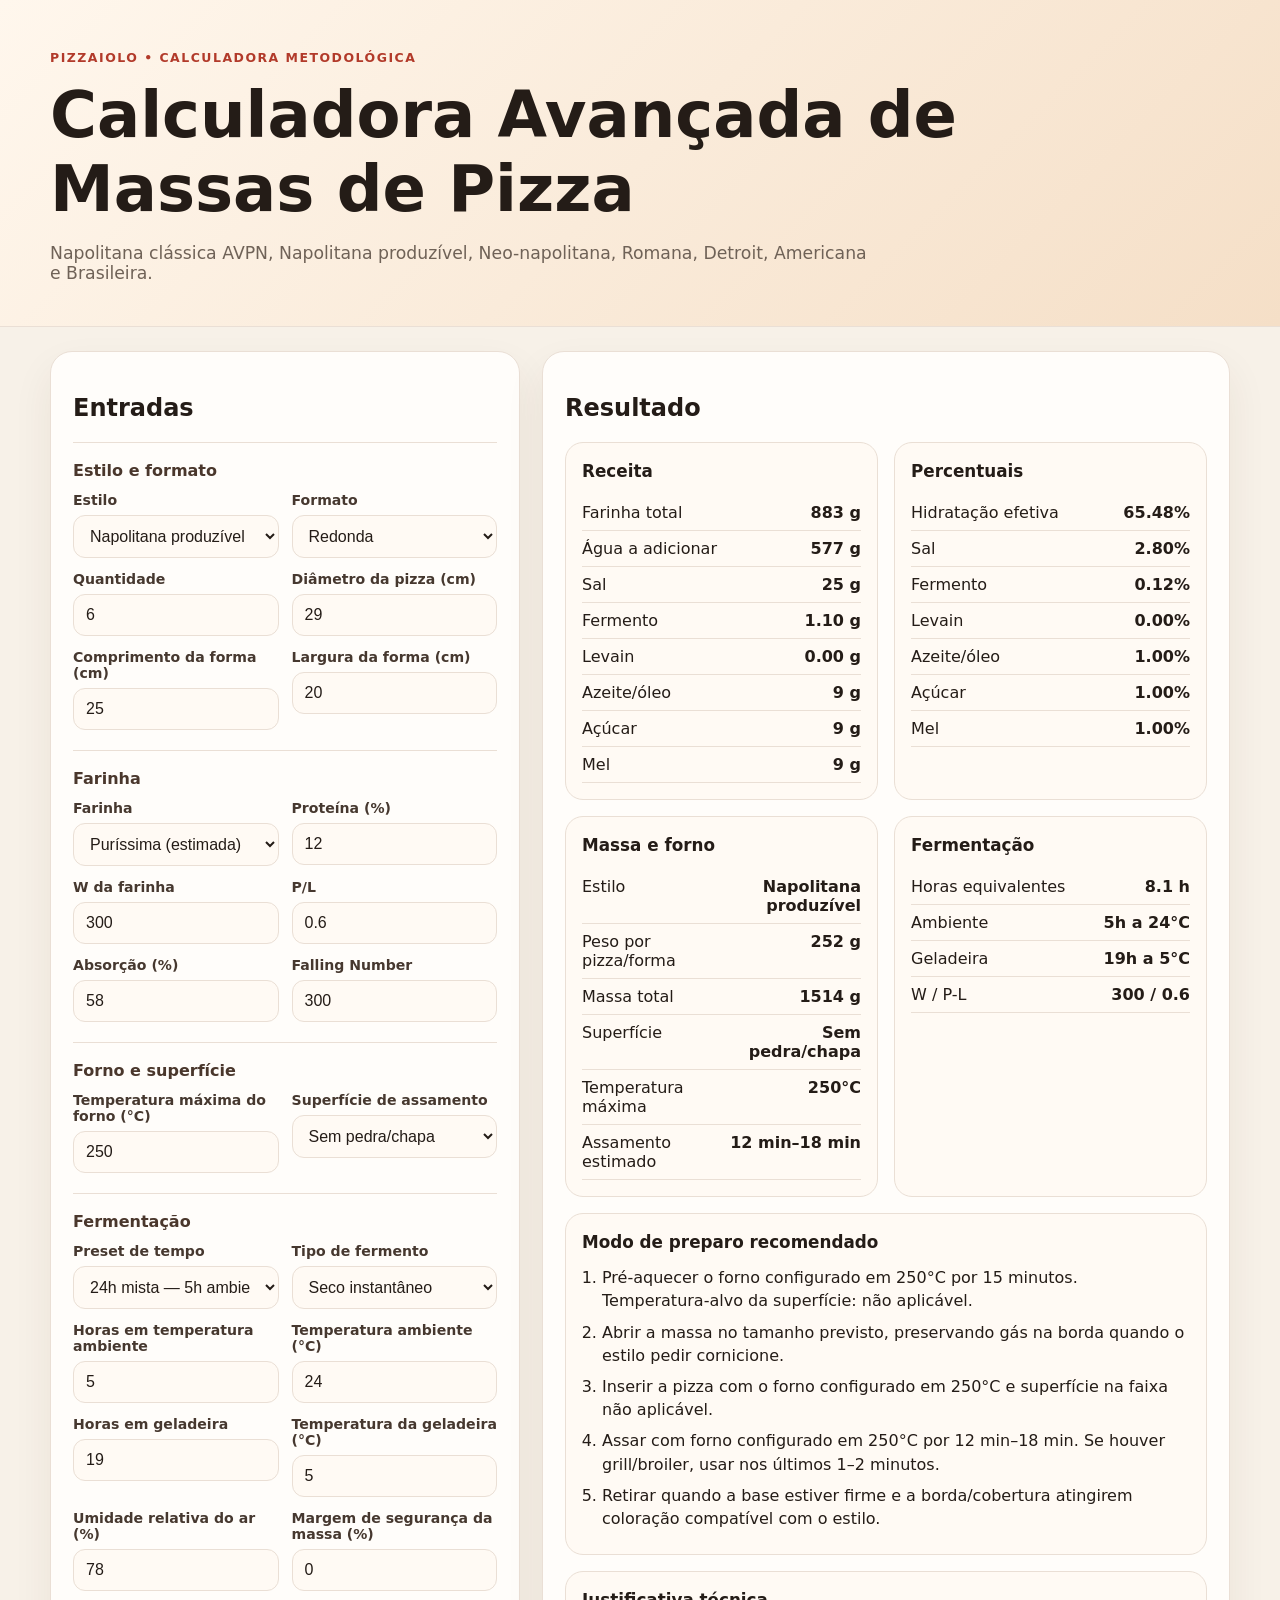
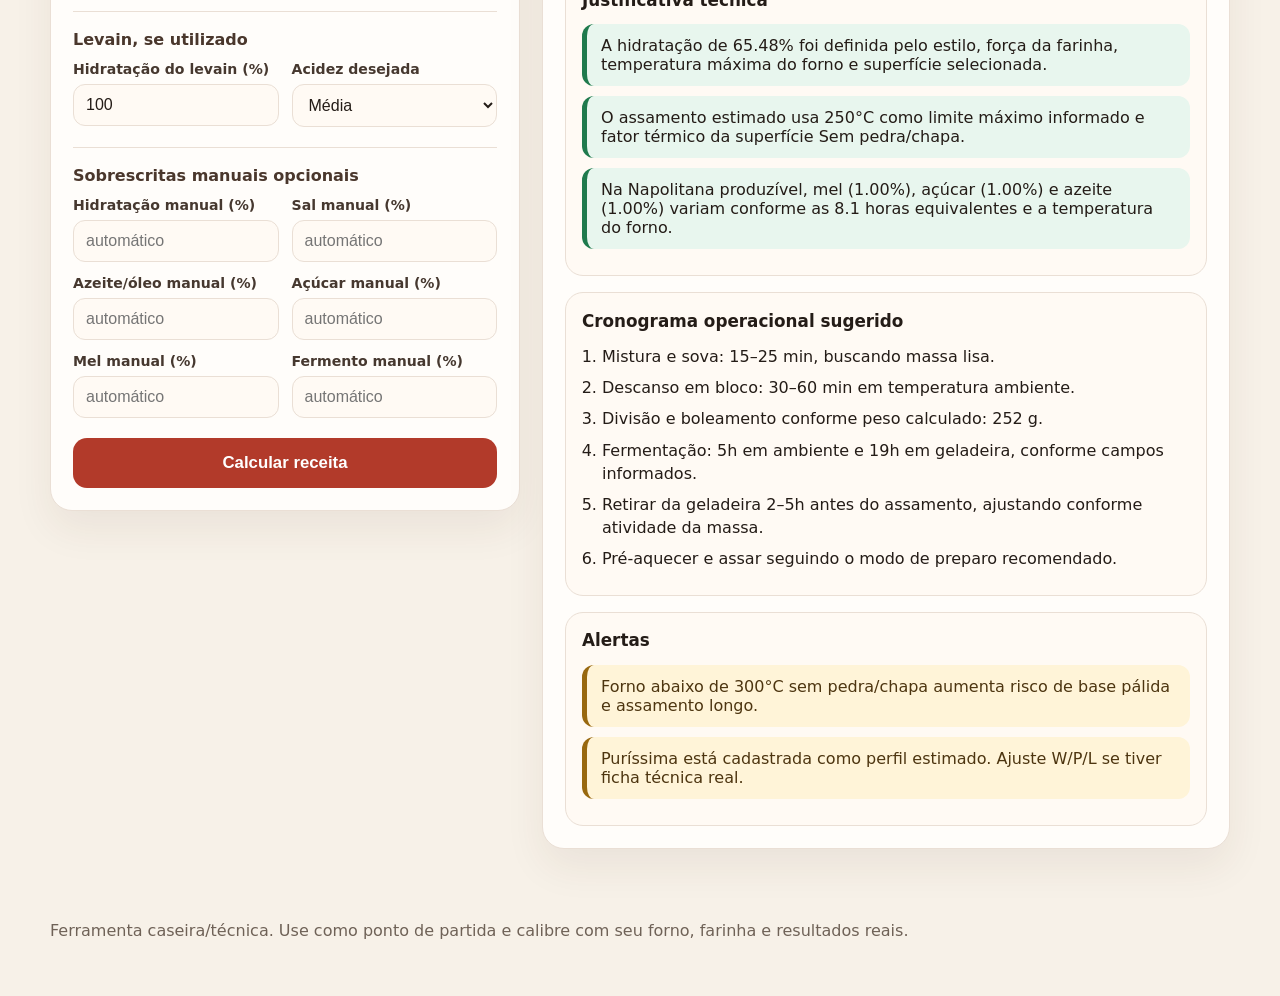
==== index.html @ 42228d36 "Add files via upload" ====
<!doctype html>
<html lang="pt-BR">
<head>
  <meta charset="utf-8" />
  <meta name="viewport" content="width=device-width, initial-scale=1" />
  <title>Calculadora Avançada de Massas de Pizza</title>
  <link rel="stylesheet" href="styles.css" />
</head>
<body>
  <header class="hero">
    <div class="wrap">
      <p class="eyebrow">Pizzaiolo • calculadora metodológica</p>
      <h1>Calculadora Avançada de Massas de Pizza</h1>
      <p class="lead">Napolitana clássica AVPN, Napolitana produzível, Neo-napolitana, Romana, Detroit, Americana e Brasileira.</p>
    </div>
  </header>

  <main class="wrap grid-layout">
    <section class="panel inputs">
      <h2>Entradas</h2>

      <div class="section-title">Estilo e formato</div>
      <div class="grid two">
        <label>Estilo
          <select id="style"></select>
        </label>
        <label>Formato
          <select id="shape">
            <option value="round">Redonda</option>
            <option value="pan">Forma / assadeira</option>
          </select>
        </label>
        <label>Quantidade
          <input id="quantity" type="number" min="1" step="1" value="6" />
        </label>
        <label>Diâmetro da pizza (cm)
          <input id="diameter" type="number" min="10" step="0.5" value="29" />
        </label>
        <label>Comprimento da forma (cm)
          <input id="panLength" type="number" min="1" step="0.5" value="25" />
        </label>
        <label>Largura da forma (cm)
          <input id="panWidth" type="number" min="1" step="0.5" value="20" />
        </label>
      </div>

      <div class="section-title">Farinha</div>
      <div class="grid two">
        <label>Farinha
          <select id="flourPreset"></select>
        </label>
        <label>Proteína (%)
          <input id="protein" type="number" min="7" max="16" step="0.1" value="12" />
        </label>
        <label>W da farinha
          <input id="flourW" type="number" min="120" max="450" step="5" value="300" />
        </label>
        <label>P/L
          <input id="pl" type="number" min="0.2" max="1.5" step="0.05" value="0.60" />
        </label>
        <label>Absorção (%)
          <input id="absorption" type="number" min="45" max="75" step="0.5" value="58" />
        </label>
        <label>Falling Number
          <input id="fallingNumber" type="number" min="150" max="450" step="5" value="300" />
        </label>
      </div>

      <div class="section-title">Forno e superfície</div>
      <div class="grid two">
        <label>Temperatura máxima do forno (°C)
          <input id="ovenTemp" type="number" min="180" max="520" step="5" value="250" />
        </label>
        <label>Superfície de assamento
          <select id="surface">
            <option value="none">Sem pedra/chapa</option>
            <option value="tray">Assadeira comum</option>
            <option value="stone">Pedra refratária</option>
            <option value="steel">Chapa de aço</option>
            <option value="pan">Forma Detroit/pan</option>
          </select>
        </label>
      </div>

      <div class="section-title">Fermentação</div>
      <div class="grid two">
        <label>Preset de tempo
          <select id="fermentationPreset"></select>
        </label>
        <label>Tipo de fermento
          <select id="yeastType">
            <option value="instant">Seco instantâneo</option>
            <option value="activeDry">Seco ativo</option>
            <option value="fresh">Fresco</option>
            <option value="levain">Fermento natural / levain</option>
          </select>
        </label>
        <label>Horas em temperatura ambiente
          <input id="roomHours" type="number" min="0" max="120" step="0.5" value="5" />
        </label>
        <label>Temperatura ambiente (°C)
          <input id="roomTemp" type="number" min="10" max="35" step="0.5" value="24" />
        </label>
        <label>Horas em geladeira
          <input id="coldHours" type="number" min="0" max="120" step="0.5" value="19" />
        </label>
        <label>Temperatura da geladeira (°C)
          <input id="coldTemp" type="number" min="1" max="12" step="0.5" value="5" />
        </label>
        <label>Umidade relativa do ar (%)
          <input id="humidity" type="number" min="10" max="100" step="1" value="78" />
        </label>
        <label>Margem de segurança da massa (%)
          <input id="doughMargin" type="number" min="0" max="10" step="0.5" value="0" />
        </label>
      </div>

      <div class="section-title">Levain, se utilizado</div>
      <div class="grid two">
        <label>Hidratação do levain (%)
          <input id="levainHydration" type="number" min="40" max="130" step="5" value="100" />
        </label>
        <label>Acidez desejada
          <select id="levainAcidity">
            <option value="low">Baixa</option>
            <option value="medium" selected>Média</option>
            <option value="high">Alta</option>
          </select>
        </label>
      </div>

      <div class="section-title">Sobrescritas manuais opcionais</div>
      <div class="grid two">
        <label>Hidratação manual (%)
          <input id="hydrationOverride" type="number" min="50" max="90" step="0.5" placeholder="automático" />
        </label>
        <label>Sal manual (%)
          <input id="saltOverride" type="number" min="1" max="4" step="0.1" placeholder="automático" />
        </label>
        <label>Azeite/óleo manual (%)
          <input id="oilOverride" type="number" min="0" max="8" step="0.1" placeholder="automático" />
        </label>
        <label>Açúcar manual (%)
          <input id="sugarOverride" type="number" min="0" max="8" step="0.1" placeholder="automático" />
        </label>
        <label>Mel manual (%)
          <input id="honeyOverride" type="number" min="0" max="8" step="0.1" placeholder="automático" />
        </label>
        <label>Fermento manual (%)
          <input id="yeastOverride" type="number" min="0" max="5" step="0.001" placeholder="automático" />
        </label>
      </div>

      <button id="calculateBtn">Calcular receita</button>
    </section>

    <section class="panel results">
      <h2>Resultado</h2>
      <div id="result"></div>
    </section>
  </main>

  <footer class="wrap footer">
    <p>Ferramenta caseira/técnica. Use como ponto de partida e calibre com seu forno, farinha e resultados reais.</p>
  </footer>

  <script src="app.js"></script>
</body>
</html>
---- styles.css ----
:root{--bg:#f7f1e8;--card:#fffdfa;--ink:#241c17;--muted:#6f6257;--line:#eadfd5;--accent:#b23a2a;--accent2:#ffd6a5;--good:#1f7a4d;--warn:#98680f}*{box-sizing:border-box}body{margin:0;font-family:Inter,system-ui,-apple-system,BlinkMacSystemFont,"Segoe UI",sans-serif;background:var(--bg);color:var(--ink)}.wrap{width:min(1180px,94vw);margin:auto}.hero{padding:38px 0 26px;background:linear-gradient(135deg,#fff7ed,#f5dfc7);border-bottom:1px solid var(--line)}.eyebrow{text-transform:uppercase;letter-spacing:.12em;font-weight:800;color:var(--accent);font-size:.78rem}.hero h1{font-size:clamp(2rem,5vw,4rem);margin:.1rem 0}.lead{font-size:1.08rem;color:var(--muted);max-width:820px}.grid-layout{display:grid;grid-template-columns:minmax(360px,470px) 1fr;gap:22px;padding:24px 0 56px}.panel{background:var(--card);border:1px solid var(--line);border-radius:22px;padding:22px;box-shadow:0 18px 40px rgba(70,45,22,.07)}.inputs{align-self:start}.section-title{font-weight:900;color:#4a372c;border-top:1px solid var(--line);padding-top:18px;margin:20px 0 12px}.grid{display:grid;gap:13px}.two{grid-template-columns:1fr 1fr}label{font-size:.88rem;font-weight:750;color:#46382f;display:flex;flex-direction:column;gap:7px}input,select{border:1px solid var(--line);border-radius:12px;padding:11px 12px;background:#fffaf4;color:var(--ink);font-size:1rem;width:100%}input:focus,select:focus{outline:2px solid rgba(178,58,42,.18);border-color:var(--accent)}button{margin-top:20px;width:100%;border:0;border-radius:14px;background:var(--accent);color:#fff;padding:15px 18px;font-weight:900;font-size:1.05rem;cursor:pointer}button:hover{filter:brightness(.92)}.cards{display:grid;grid-template-columns:repeat(2,minmax(220px,1fr));gap:16px}.box{border:1px solid var(--line);border-radius:18px;background:#fffaf4;padding:16px}.box.full{grid-column:1/-1}.box h3{margin:.1rem 0 .9rem;font-size:1.05rem}.kv{width:100%;border-collapse:collapse}.kv td{border-bottom:1px solid var(--line);padding:8px 0;vertical-align:top}.kv td:last-child{text-align:right;font-weight:850}.badge{display:inline-block;padding:3px 8px;border-radius:999px;background:var(--accent2);font-weight:850}.warning{background:#fff4d8;border-left:5px solid var(--warn);padding:12px 14px;border-radius:12px;margin:10px 0;color:#4d3510}.good{background:#e8f6ee;border-left:5px solid var(--good);padding:12px 14px;border-radius:12px;margin:10px 0}.steps{margin:0;padding-left:1.25rem}.steps li{margin:8px 0;line-height:1.45}.footer{color:var(--muted);padding-bottom:40px}@media(max-width:900px){.grid-layout{grid-template-columns:1fr}.two,.cards{grid-template-columns:1fr}.box.full{grid-column:auto}}
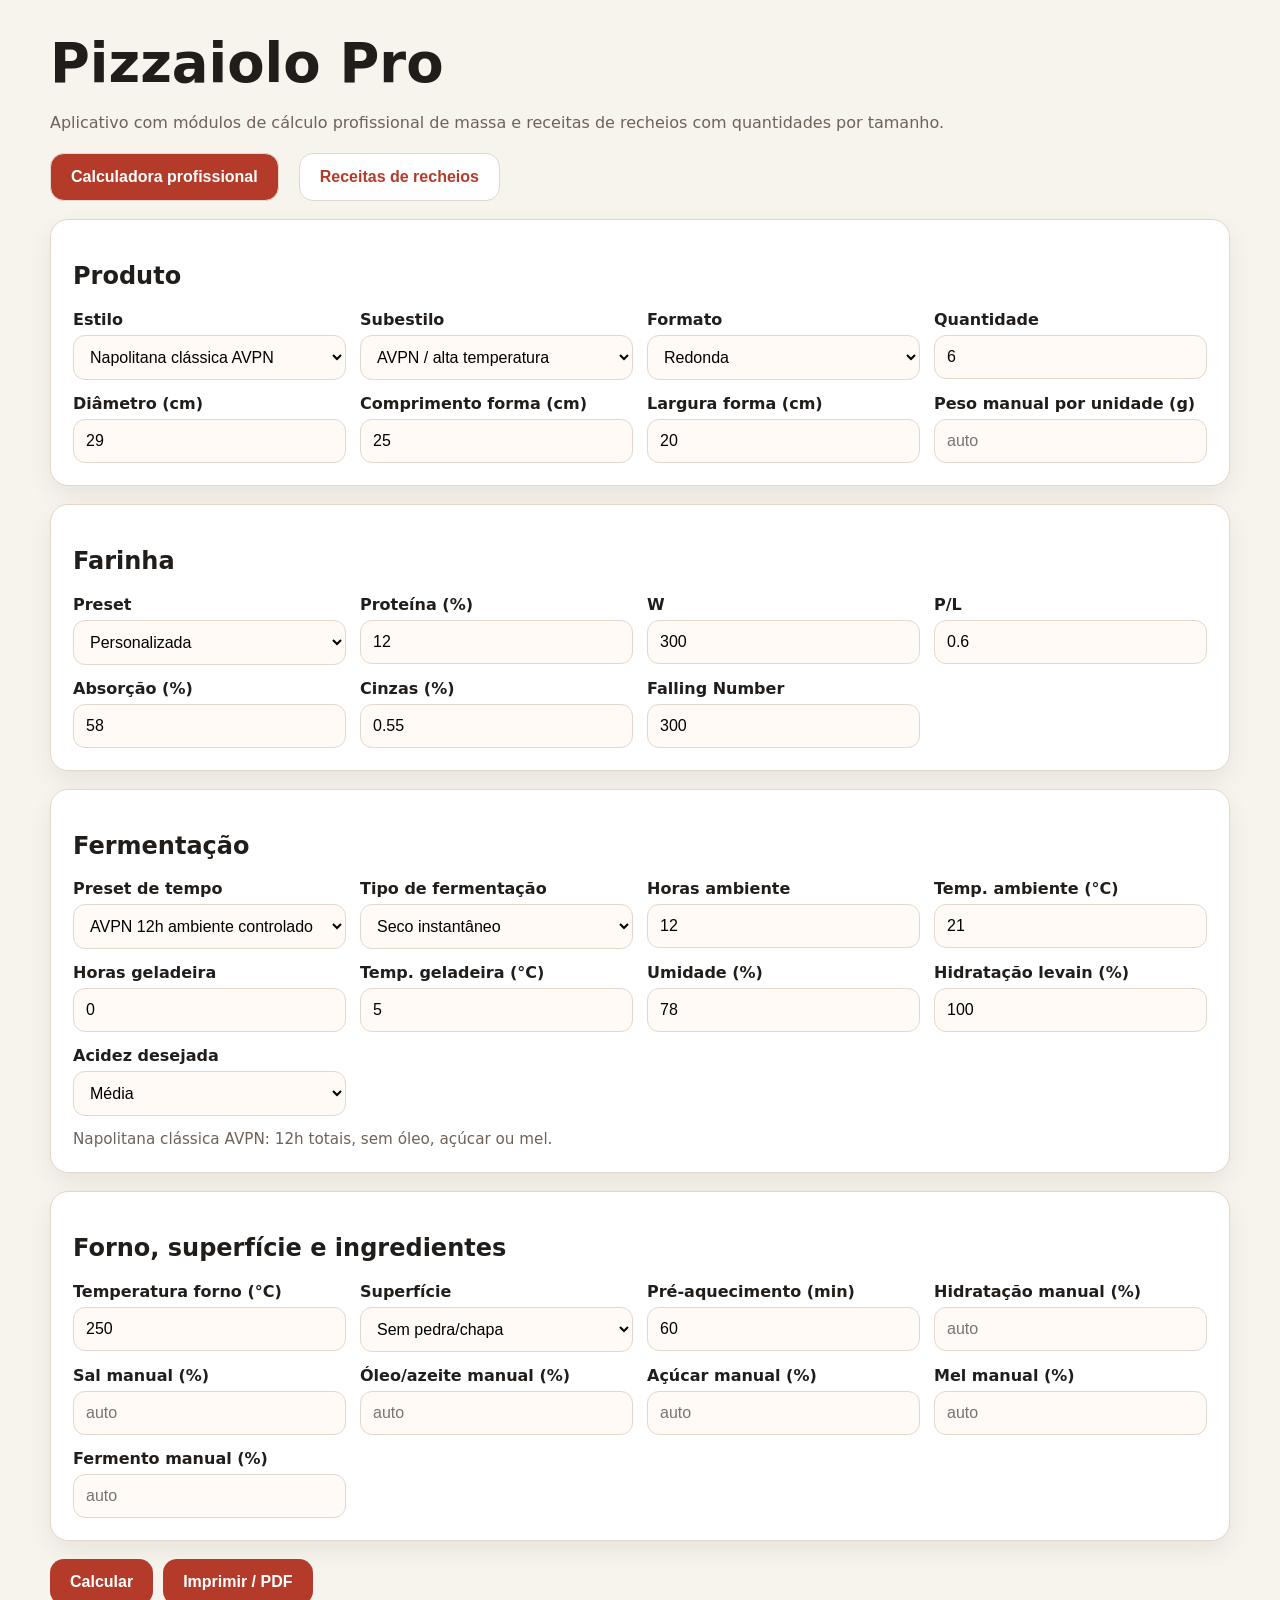
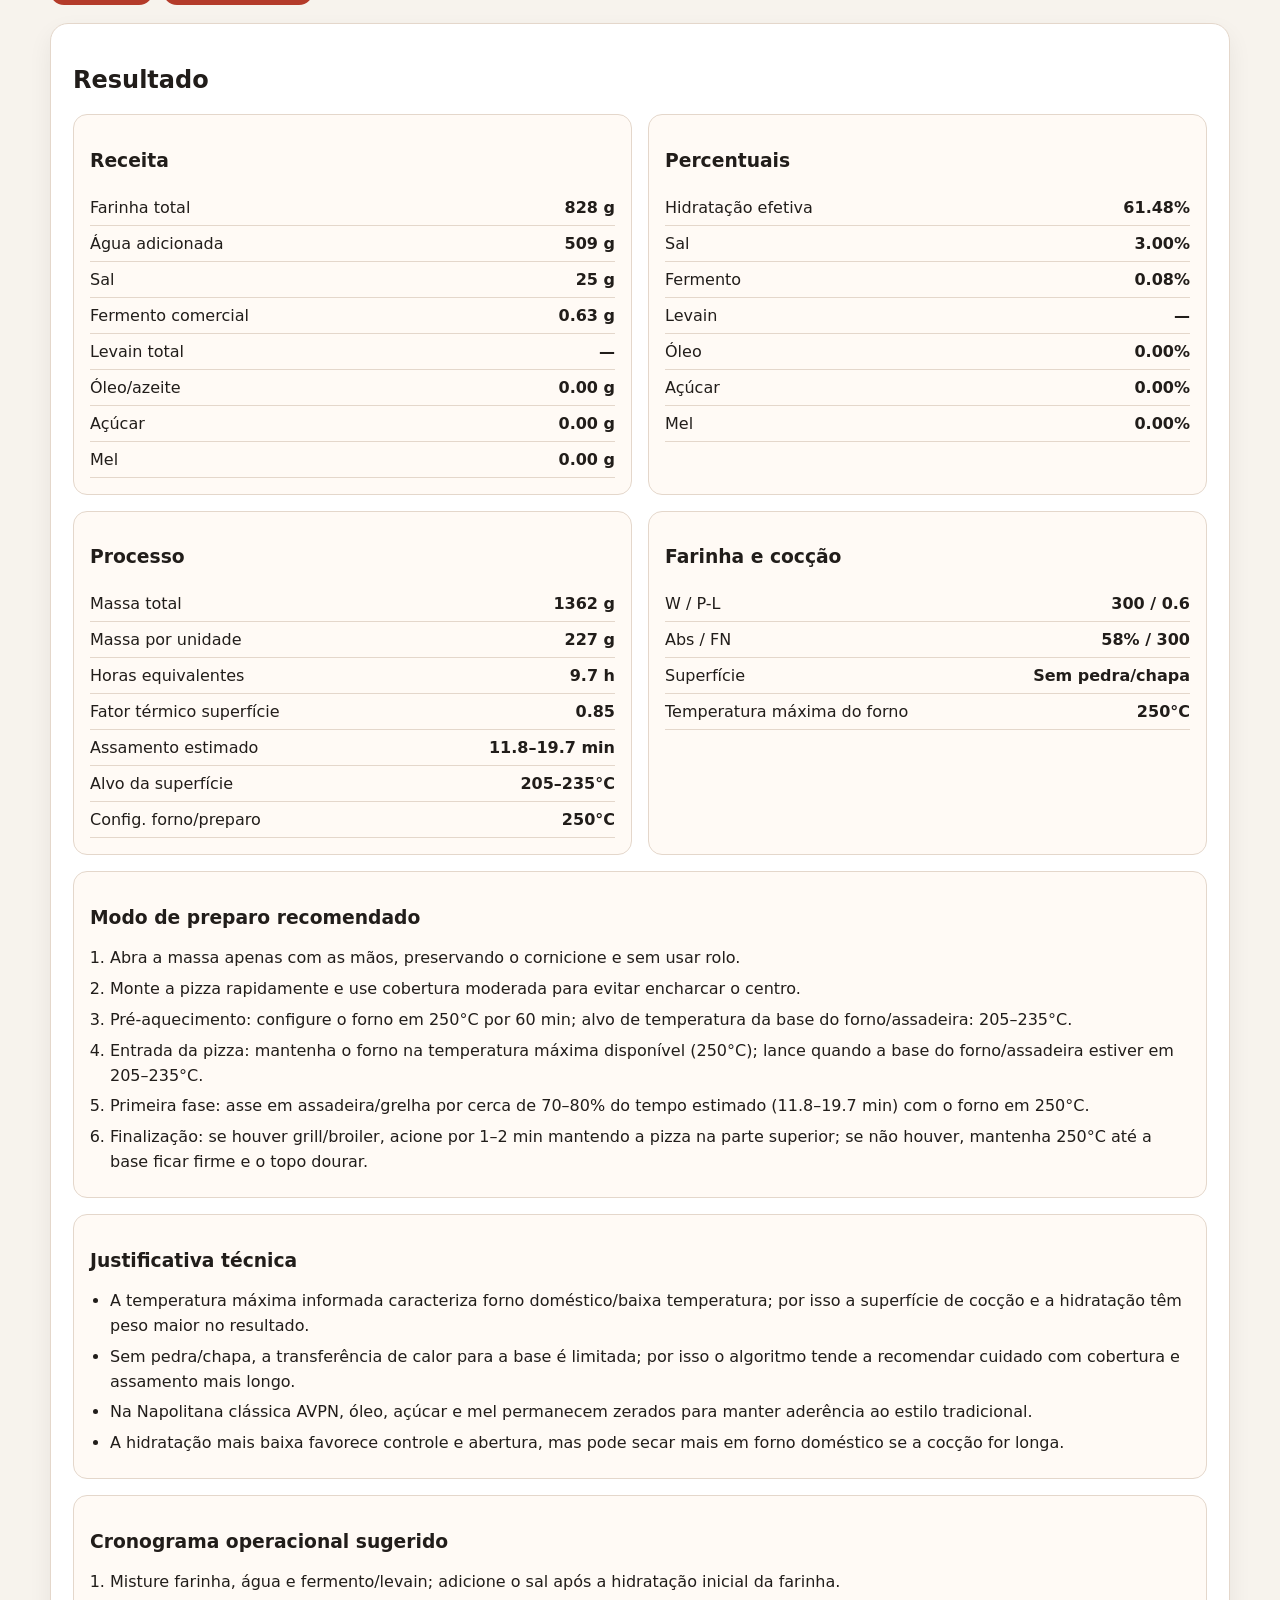
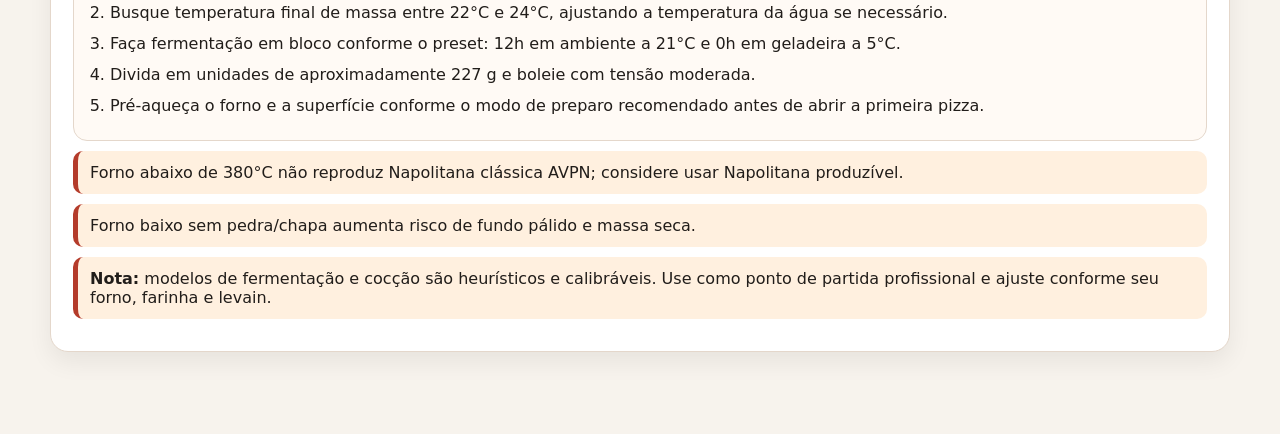
==== commit 7dc723b4: "Add files via upload" ====
--- a/index.html
+++ b/index.html
@@ -1,169 +1 @@
-<!doctype html>
-<html lang="pt-BR">
-<head>
-  <meta charset="utf-8" />
-  <meta name="viewport" content="width=device-width, initial-scale=1" />
-  <title>Calculadora Avançada de Massas de Pizza</title>
-  <link rel="stylesheet" href="styles.css" />
-</head>
-<body>
-  <header class="hero">
-    <div class="wrap">
-      <p class="eyebrow">Pizzaiolo • calculadora metodológica</p>
-      <h1>Calculadora Avançada de Massas de Pizza</h1>
-      <p class="lead">Napolitana clássica AVPN, Napolitana produzível, Neo-napolitana, Romana, Detroit, Americana e Brasileira.</p>
-    </div>
-  </header>
-
-  <main class="wrap grid-layout">
-    <section class="panel inputs">
-      <h2>Entradas</h2>
-
-      <div class="section-title">Estilo e formato</div>
-      <div class="grid two">
-        <label>Estilo
-          <select id="style"></select>
-        </label>
-        <label>Formato
-          <select id="shape">
-            <option value="round">Redonda</option>
-            <option value="pan">Forma / assadeira</option>
-          </select>
-        </label>
-        <label>Quantidade
-          <input id="quantity" type="number" min="1" step="1" value="6" />
-        </label>
-        <label>Diâmetro da pizza (cm)
-          <input id="diameter" type="number" min="10" step="0.5" value="29" />
-        </label>
-        <label>Comprimento da forma (cm)
-          <input id="panLength" type="number" min="1" step="0.5" value="25" />
-        </label>
-        <label>Largura da forma (cm)
-          <input id="panWidth" type="number" min="1" step="0.5" value="20" />
-        </label>
-      </div>
-
-      <div class="section-title">Farinha</div>
-      <div class="grid two">
-        <label>Farinha
-          <select id="flourPreset"></select>
-        </label>
-        <label>Proteína (%)
-          <input id="protein" type="number" min="7" max="16" step="0.1" value="12" />
-        </label>
-        <label>W da farinha
-          <input id="flourW" type="number" min="120" max="450" step="5" value="300" />
-        </label>
-        <label>P/L
-          <input id="pl" type="number" min="0.2" max="1.5" step="0.05" value="0.60" />
-        </label>
-        <label>Absorção (%)
-          <input id="absorption" type="number" min="45" max="75" step="0.5" value="58" />
-        </label>
-        <label>Falling Number
-          <input id="fallingNumber" type="number" min="150" max="450" step="5" value="300" />
-        </label>
-      </div>
-
-      <div class="section-title">Forno e superfície</div>
-      <div class="grid two">
-        <label>Temperatura máxima do forno (°C)
-          <input id="ovenTemp" type="number" min="180" max="520" step="5" value="250" />
-        </label>
-        <label>Superfície de assamento
-          <select id="surface">
-            <option value="none">Sem pedra/chapa</option>
-            <option value="tray">Assadeira comum</option>
-            <option value="stone">Pedra refratária</option>
-            <option value="steel">Chapa de aço</option>
-            <option value="pan">Forma Detroit/pan</option>
-          </select>
-        </label>
-      </div>
-
-      <div class="section-title">Fermentação</div>
-      <div class="grid two">
-        <label>Preset de tempo
-          <select id="fermentationPreset"></select>
-        </label>
-        <label>Tipo de fermento
-          <select id="yeastType">
-            <option value="instant">Seco instantâneo</option>
-            <option value="activeDry">Seco ativo</option>
-            <option value="fresh">Fresco</option>
-            <option value="levain">Fermento natural / levain</option>
-          </select>
-        </label>
-        <label>Horas em temperatura ambiente
-          <input id="roomHours" type="number" min="0" max="120" step="0.5" value="5" />
-        </label>
-        <label>Temperatura ambiente (°C)
-          <input id="roomTemp" type="number" min="10" max="35" step="0.5" value="24" />
-        </label>
-        <label>Horas em geladeira
-          <input id="coldHours" type="number" min="0" max="120" step="0.5" value="19" />
-        </label>
-        <label>Temperatura da geladeira (°C)
-          <input id="coldTemp" type="number" min="1" max="12" step="0.5" value="5" />
-        </label>
-        <label>Umidade relativa do ar (%)
-          <input id="humidity" type="number" min="10" max="100" step="1" value="78" />
-        </label>
-        <label>Margem de segurança da massa (%)
-          <input id="doughMargin" type="number" min="0" max="10" step="0.5" value="0" />
-        </label>
-      </div>
-
-      <div class="section-title">Levain, se utilizado</div>
-      <div class="grid two">
-        <label>Hidratação do levain (%)
-          <input id="levainHydration" type="number" min="40" max="130" step="5" value="100" />
-        </label>
-        <label>Acidez desejada
-          <select id="levainAcidity">
-            <option value="low">Baixa</option>
-            <option value="medium" selected>Média</option>
-            <option value="high">Alta</option>
-          </select>
-        </label>
-      </div>
-
-      <div class="section-title">Sobrescritas manuais opcionais</div>
-      <div class="grid two">
-        <label>Hidratação manual (%)
-          <input id="hydrationOverride" type="number" min="50" max="90" step="0.5" placeholder="automático" />
-        </label>
-        <label>Sal manual (%)
-          <input id="saltOverride" type="number" min="1" max="4" step="0.1" placeholder="automático" />
-        </label>
-        <label>Azeite/óleo manual (%)
-          <input id="oilOverride" type="number" min="0" max="8" step="0.1" placeholder="automático" />
-        </label>
-        <label>Açúcar manual (%)
-          <input id="sugarOverride" type="number" min="0" max="8" step="0.1" placeholder="automático" />
-        </label>
-        <label>Mel manual (%)
-          <input id="honeyOverride" type="number" min="0" max="8" step="0.1" placeholder="automático" />
-        </label>
-        <label>Fermento manual (%)
-          <input id="yeastOverride" type="number" min="0" max="5" step="0.001" placeholder="automático" />
-        </label>
-      </div>
-
-      <button id="calculateBtn">Calcular receita</button>
-    </section>
-
-    <section class="panel results">
-      <h2>Resultado</h2>
-      <div id="result"></div>
-    </section>
-  </main>
-
-  <footer class="wrap footer">
-    <p>Ferramenta caseira/técnica. Use como ponto de partida e calibre com seu forno, farinha e resultados reais.</p>
-  </footer>
-
-  <script src="app.js"></script>
-</body>
-</html>
+<!doctype html><html lang="pt-BR"><head><meta charset="utf-8"><meta name="viewport" content="width=device-width,initial-scale=1"><title>Pizzaiolo Pro</title><link rel="stylesheet" href="styles.css"></head><body><main class="container"><header><h1>Pizzaiolo Pro</h1><p>Aplicativo com módulos de cálculo profissional de massa e receitas de recheios com quantidades por tamanho.</p><nav class="menu"><button class="tab active" data-module="calcModule">Calculadora profissional</button><button class="tab" data-module="toppingsModule">Receitas de recheios</button></nav></header><section id="calcModule" class="module active"><section class="card"><h2>Produto</h2><div class="grid"><label>Estilo<select id="style"></select></label><label>Subestilo<select id="substyle"></select></label><label>Formato<select id="shape"><option value="round">Redonda</option><option value="pan">Forma/assadeira</option></select></label><label>Quantidade<input id="qty" type="number" value="6" min="1"></label><label>Diâmetro (cm)<input id="diameter" type="number" value="29" step="0.5"></label><label>Comprimento forma (cm)<input id="length" type="number" value="25" step="0.5"></label><label>Largura forma (cm)<input id="width" type="number" value="20" step="0.5"></label><label>Peso manual por unidade (g)<input id="massOverride" type="number" placeholder="auto" step="1"></label></div></section><section class="card"><h2>Farinha</h2><div class="grid"><label>Preset<select id="flourPreset"></select></label><label>Proteína (%)<input id="protein" type="number" value="12" step="0.1"></label><label>W<input id="w" type="number" value="300" step="5"></label><label>P/L<input id="pl" type="number" value="0.6" step="0.05"></label><label>Absorção (%)<input id="abs" type="number" value="58" step="0.5"></label><label>Cinzas (%)<input id="ash" type="number" value="0.55" step="0.01"></label><label>Falling Number<input id="fn" type="number" value="300" step="5"></label></div></section><section class="card"><h2>Fermentação</h2><div class="grid"><label>Preset de tempo<select id="fermPreset"></select></label><label>Tipo de fermentação<select id="yeastType"><option value="instant">Seco instantâneo</option><option value="activeDry">Seco ativo</option><option value="fresh">Fresco</option><option value="levain">Fermento natural / levain</option></select></label><label>Horas ambiente<input id="roomHours" type="number" value="5" step="0.5"></label><label>Temp. ambiente (°C)<input id="roomTemp" type="number" value="24" step="0.5"></label><label>Horas geladeira<input id="coldHours" type="number" value="19" step="0.5"></label><label>Temp. geladeira (°C)<input id="coldTemp" type="number" value="5" step="0.5"></label><label>Umidade (%)<input id="humidity" type="number" value="78" step="1"></label><label>Hidratação levain (%)<input id="levainHyd" type="number" value="100" step="5"></label><label>Acidez desejada<select id="acid"><option value="low">Baixa</option><option value="medium" selected>Média</option><option value="high">Alta</option></select></label></div><p class="hint" id="fermHint">Escolha um preset para preencher as horas conforme a tabela metodológica do estilo, ou ajuste manualmente.</p></section><section class="card"><h2>Forno, superfície e ingredientes</h2><div class="grid"><label>Temperatura forno (°C)<input id="oven" type="number" value="250" step="5"></label><label>Superfície<select id="surface"><option value="none">Sem pedra/chapa</option><option value="tray">Assadeira comum</option><option value="stone">Pedra refratária</option><option value="steel">Chapa de aço</option><option value="detroitPan">Forma Detroit/pan</option></select></label><label>Pré-aquecimento (min)<input id="preheat" type="number" value="60" step="5"></label><label>Hidratação manual (%)<input id="hydOverride" type="number" placeholder="auto" step="0.5"></label><label>Sal manual (%)<input id="saltOverride" type="number" placeholder="auto" step="0.1"></label><label>Óleo/azeite manual (%)<input id="oilOverride" type="number" placeholder="auto" step="0.1"></label><label>Açúcar manual (%)<input id="sugarOverride" type="number" placeholder="auto" step="0.1"></label><label>Mel manual (%)<input id="honeyOverride" type="number" placeholder="auto" step="0.1"></label><label>Fermento manual (%)<input id="yeastOverride" type="number" placeholder="auto" step="0.001"></label></div></section><section class="actions"><button id="calc">Calcular</button><button onclick="window.print()">Imprimir / PDF</button></section><section class="card"><h2>Resultado</h2><div id="result"></div></section></section><section id="toppingsModule" class="module"><section class="card"><h2>Receitas de recheios</h2><p>Escolha o estilo, o sabor e o tamanho da pizza para receber a quantidade recomendada dos ingredientes e o guia técnico do recheio.</p><div class="grid"><label>Estilo da pizza<select id="topStyle"></select></label><label>Sabor<select id="topFlavor"></select></label><label>Formato<select id="topShape"><option value="round">Redonda</option><option value="rect">Retangular / forma</option></select></label><label>Quantidade<input id="topQty" type="number" value="1" min="1" step="1"></label><label>Diâmetro (cm)<input id="topDiameter" type="number" value="29" step="0.5"></label><label>Comprimento (cm)<input id="topLength" type="number" value="25" step="0.5"></label><label>Largura (cm)<input id="topWidth" type="number" value="20" step="0.5"></label></div></section><section class="actions"><button id="calcTopping">Calcular recheio</button><button onclick="window.print()">Imprimir / PDF</button></section><section class="card"><h2>Resultado do recheio</h2><div id="toppingResult"></div></section></section></main><script type="module" src="src/main.js"></script></body></html>
--- a/styles.css
+++ b/styles.css
@@ -1 +1,7 @@
-:root{--bg:#f7f1e8;--card:#fffdfa;--ink:#241c17;--muted:#6f6257;--line:#eadfd5;--accent:#b23a2a;--accent2:#ffd6a5;--good:#1f7a4d;--warn:#98680f}*{box-sizing:border-box}body{margin:0;font-family:Inter,system-ui,-apple-system,BlinkMacSystemFont,"Segoe UI",sans-serif;background:var(--bg);color:var(--ink)}.wrap{width:min(1180px,94vw);margin:auto}.hero{padding:38px 0 26px;background:linear-gradient(135deg,#fff7ed,#f5dfc7);border-bottom:1px solid var(--line)}.eyebrow{text-transform:uppercase;letter-spacing:.12em;font-weight:800;color:var(--accent);font-size:.78rem}.hero h1{font-size:clamp(2rem,5vw,4rem);margin:.1rem 0}.lead{font-size:1.08rem;color:var(--muted);max-width:820px}.grid-layout{display:grid;grid-template-columns:minmax(360px,470px) 1fr;gap:22px;padding:24px 0 56px}.panel{background:var(--card);border:1px solid var(--line);border-radius:22px;padding:22px;box-shadow:0 18px 40px rgba(70,45,22,.07)}.inputs{align-self:start}.section-title{font-weight:900;color:#4a372c;border-top:1px solid var(--line);padding-top:18px;margin:20px 0 12px}.grid{display:grid;gap:13px}.two{grid-template-columns:1fr 1fr}label{font-size:.88rem;font-weight:750;color:#46382f;display:flex;flex-direction:column;gap:7px}input,select{border:1px solid var(--line);border-radius:12px;padding:11px 12px;background:#fffaf4;color:var(--ink);font-size:1rem;width:100%}input:focus,select:focus{outline:2px solid rgba(178,58,42,.18);border-color:var(--accent)}button{margin-top:20px;width:100%;border:0;border-radius:14px;background:var(--accent);color:#fff;padding:15px 18px;font-weight:900;font-size:1.05rem;cursor:pointer}button:hover{filter:brightness(.92)}.cards{display:grid;grid-template-columns:repeat(2,minmax(220px,1fr));gap:16px}.box{border:1px solid var(--line);border-radius:18px;background:#fffaf4;padding:16px}.box.full{grid-column:1/-1}.box h3{margin:.1rem 0 .9rem;font-size:1.05rem}.kv{width:100%;border-collapse:collapse}.kv td{border-bottom:1px solid var(--line);padding:8px 0;vertical-align:top}.kv td:last-child{text-align:right;font-weight:850}.badge{display:inline-block;padding:3px 8px;border-radius:999px;background:var(--accent2);font-weight:850}.warning{background:#fff4d8;border-left:5px solid var(--warn);padding:12px 14px;border-radius:12px;margin:10px 0;color:#4d3510}.good{background:#e8f6ee;border-left:5px solid var(--good);padding:12px 14px;border-radius:12px;margin:10px 0}.steps{margin:0;padding-left:1.25rem}.steps li{margin:8px 0;line-height:1.45}.footer{color:var(--muted);padding-bottom:40px}@media(max-width:900px){.grid-layout{grid-template-columns:1fr}.two,.cards{grid-template-columns:1fr}.box.full{grid-column:auto}}
+:root{--bg:#f7f3ed;--card:#fff;--text:#211d1a;--muted:#6e6259;--accent:#b43b2a;--border:#e4d7cb}*{box-sizing:border-box}body{margin:0;font-family:system-ui,-apple-system,Segoe UI,sans-serif;background:var(--bg);color:var(--text)}.container{width:min(1180px,94vw);margin:auto;padding:32px 0 64px}h1{font-size:clamp(2rem,5vw,3.4rem);margin:0 0 8px}p{color:var(--muted);line-height:1.5}.card{background:var(--card);border:1px solid var(--border);border-radius:18px;padding:22px;margin:18px 0;box-shadow:0 10px 24px #0001}.grid{display:grid;grid-template-columns:repeat(4,minmax(170px,1fr));gap:14px}label{display:flex;flex-direction:column;font-weight:700;gap:6px}input,select{padding:12px;border:1px solid var(--border);border-radius:12px;background:#fffaf5;font-size:1rem}button{border:0;border-radius:14px;padding:14px 20px;background:var(--accent);color:white;font-weight:800;font-size:1rem;margin-right:10px;cursor:pointer}.result-grid{display:grid;grid-template-columns:repeat(2,minmax(260px,1fr));gap:16px}.box{background:#fffaf5;border:1px solid var(--border);border-radius:14px;padding:16px}table{width:100%;border-collapse:collapse}td{padding:8px 0;border-bottom:1px solid var(--border)}td:last-child{text-align:right;font-weight:800}.warn{background:#fff0df;border-left:5px solid var(--accent);padding:12px;border-radius:10px;margin:10px 0}.ok{background:#edf8ed;border-left:5px solid #448b44;padding:12px;border-radius:10px;margin:10px 0}@media(max-width:900px){.grid,.result-grid{grid-template-columns:1fr}}
+.hint{margin:12px 0 0;color:#6f6258;font-size:.95rem;line-height:1.45}
+.box.wide{grid-column:1 / -1;margin-top:16px}
+.box ol,.box ul{margin:0;padding-left:1.25rem;line-height:1.55}
+.box li{margin:6px 0}
+@media(max-width:900px){.box.wide{grid-column:auto}}
+.menu{display:flex;gap:10px;flex-wrap:wrap;margin-top:18px}.tab{background:#fff;color:var(--accent);border:1px solid var(--border)}.tab.active{background:var(--accent);color:#fff}.module{display:none}.module.active{display:block}.box p{margin:0;color:var(--muted);line-height:1.6}.actions{margin:18px 0}
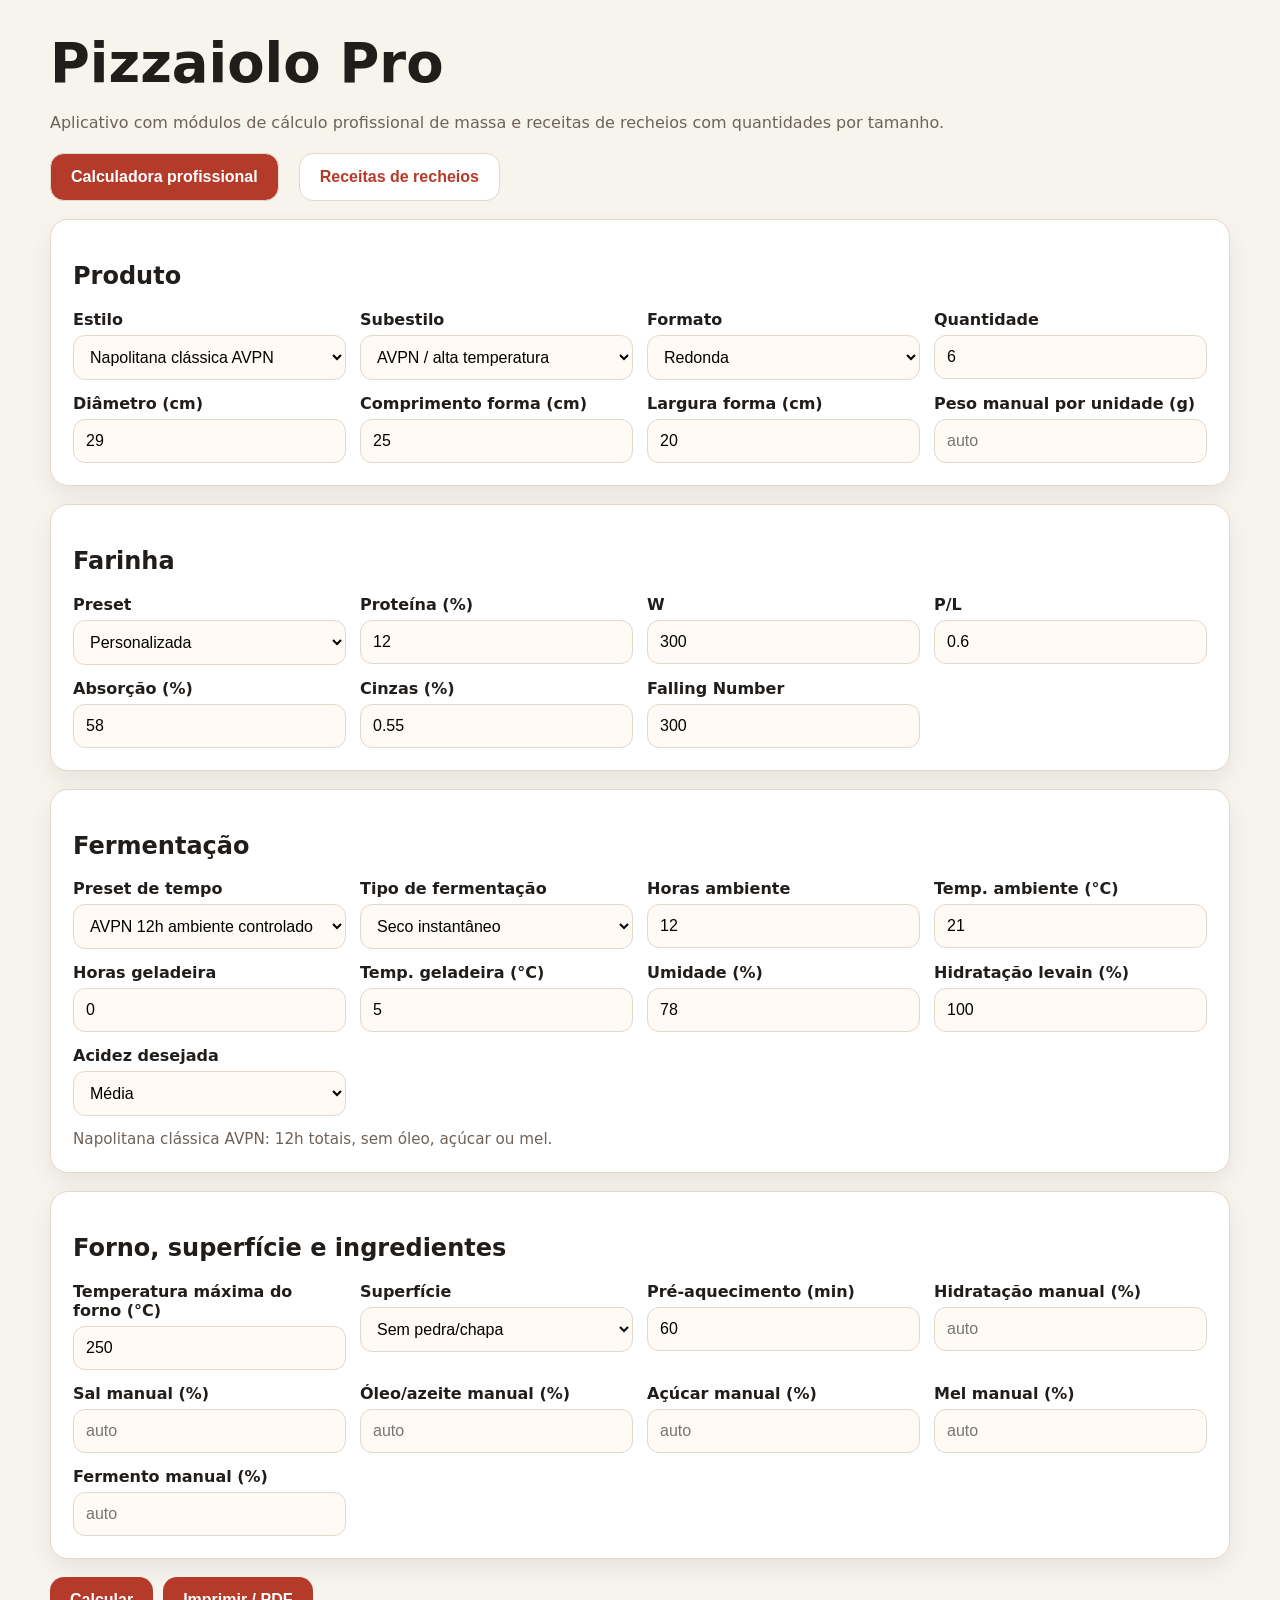
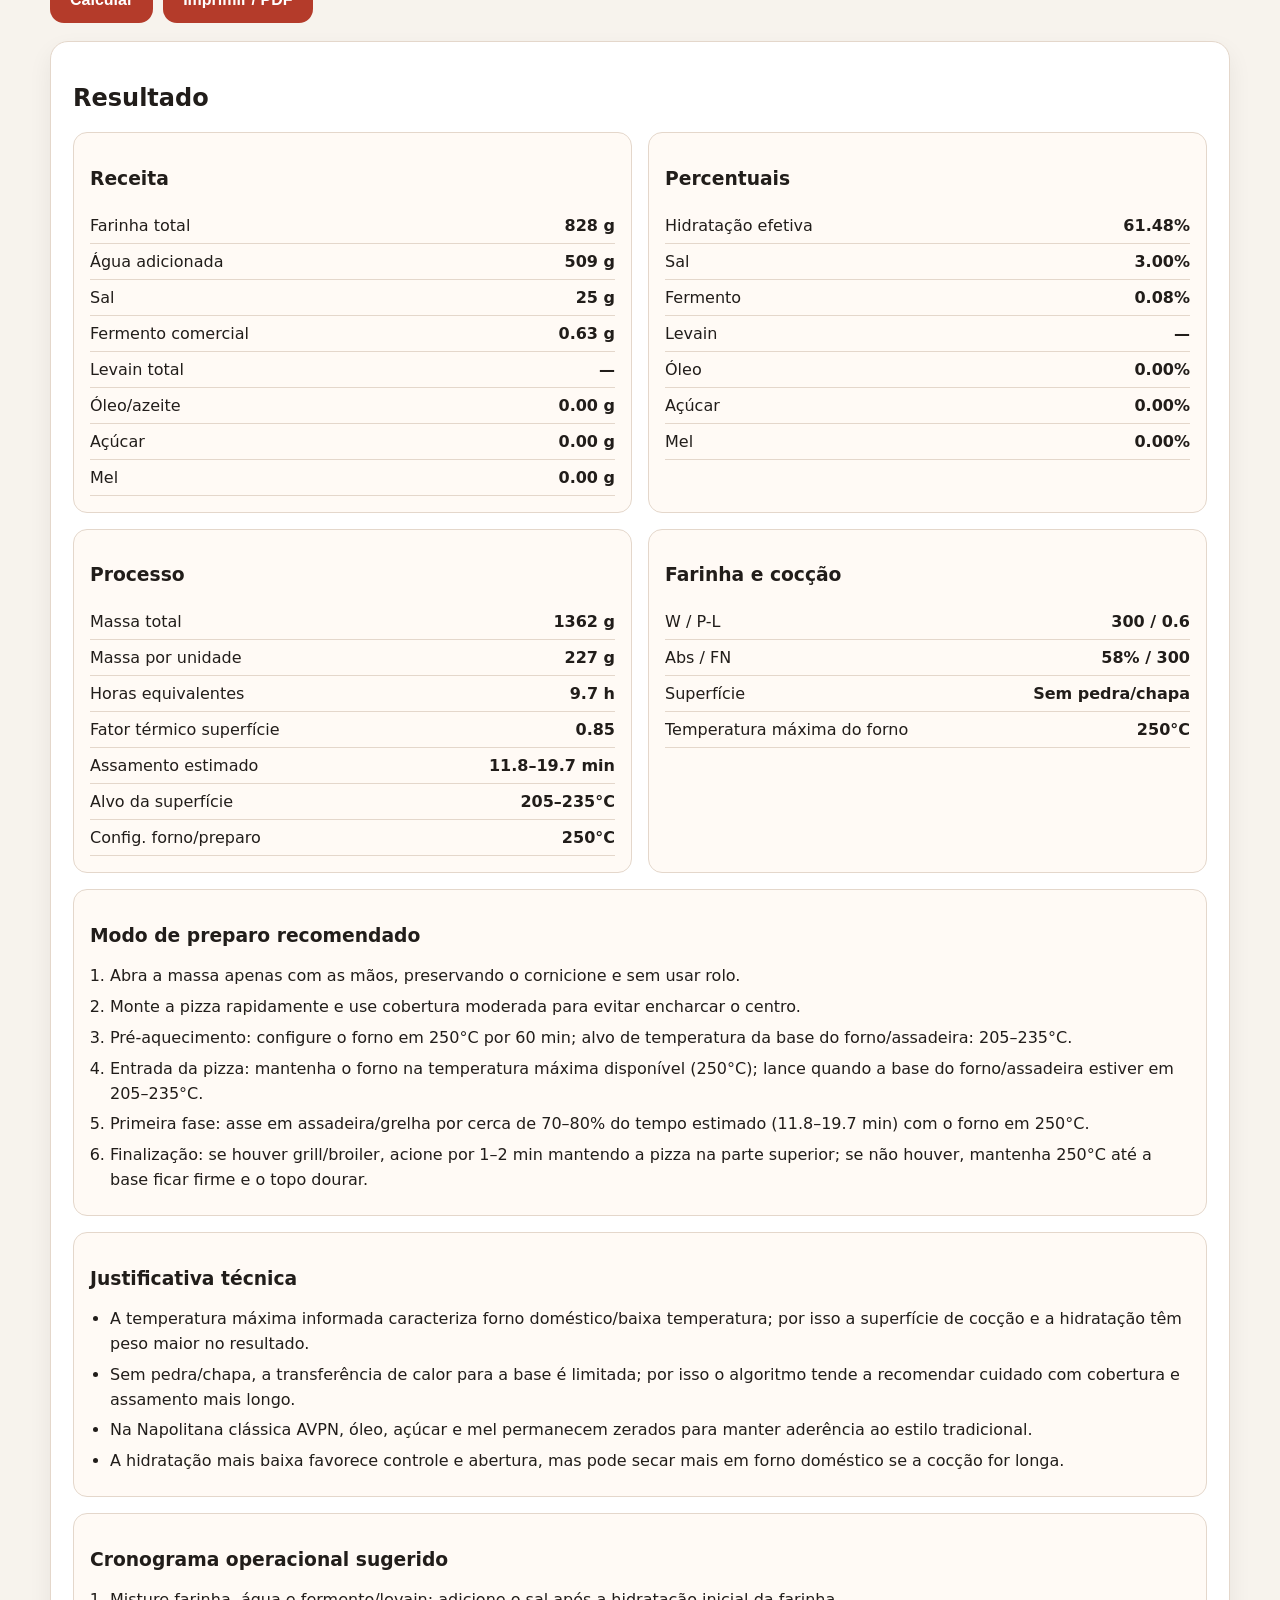
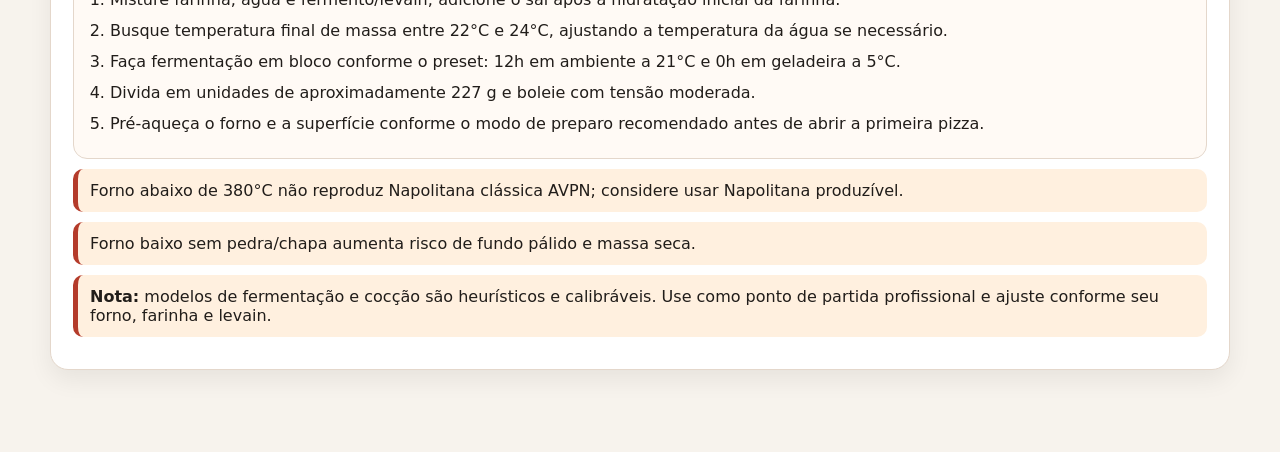
==== commit acc758b9: "Add files via upload" ====
--- a/index.html
+++ b/index.html
@@ -1 +1 @@
-<!doctype html><html lang="pt-BR"><head><meta charset="utf-8"><meta name="viewport" content="width=device-width,initial-scale=1"><title>Pizzaiolo Pro</title><link rel="stylesheet" href="styles.css"></head><body><main class="container"><header><h1>Pizzaiolo Pro</h1><p>Aplicativo com módulos de cálculo profissional de massa e receitas de recheios com quantidades por tamanho.</p><nav class="menu"><button class="tab active" data-module="calcModule">Calculadora profissional</button><button class="tab" data-module="toppingsModule">Receitas de recheios</button></nav></header><section id="calcModule" class="module active"><section class="card"><h2>Produto</h2><div class="grid"><label>Estilo<select id="style"></select></label><label>Subestilo<select id="substyle"></select></label><label>Formato<select id="shape"><option value="round">Redonda</option><option value="pan">Forma/assadeira</option></select></label><label>Quantidade<input id="qty" type="number" value="6" min="1"></label><label>Diâmetro (cm)<input id="diameter" type="number" value="29" step="0.5"></label><label>Comprimento forma (cm)<input id="length" type="number" value="25" step="0.5"></label><label>Largura forma (cm)<input id="width" type="number" value="20" step="0.5"></label><label>Peso manual por unidade (g)<input id="massOverride" type="number" placeholder="auto" step="1"></label></div></section><section class="card"><h2>Farinha</h2><div class="grid"><label>Preset<select id="flourPreset"></select></label><label>Proteína (%)<input id="protein" type="number" value="12" step="0.1"></label><label>W<input id="w" type="number" value="300" step="5"></label><label>P/L<input id="pl" type="number" value="0.6" step="0.05"></label><label>Absorção (%)<input id="abs" type="number" value="58" step="0.5"></label><label>Cinzas (%)<input id="ash" type="number" value="0.55" step="0.01"></label><label>Falling Number<input id="fn" type="number" value="300" step="5"></label></div></section><section class="card"><h2>Fermentação</h2><div class="grid"><label>Preset de tempo<select id="fermPreset"></select></label><label>Tipo de fermentação<select id="yeastType"><option value="instant">Seco instantâneo</option><option value="activeDry">Seco ativo</option><option value="fresh">Fresco</option><option value="levain">Fermento natural / levain</option></select></label><label>Horas ambiente<input id="roomHours" type="number" value="5" step="0.5"></label><label>Temp. ambiente (°C)<input id="roomTemp" type="number" value="24" step="0.5"></label><label>Horas geladeira<input id="coldHours" type="number" value="19" step="0.5"></label><label>Temp. geladeira (°C)<input id="coldTemp" type="number" value="5" step="0.5"></label><label>Umidade (%)<input id="humidity" type="number" value="78" step="1"></label><label>Hidratação levain (%)<input id="levainHyd" type="number" value="100" step="5"></label><label>Acidez desejada<select id="acid"><option value="low">Baixa</option><option value="medium" selected>Média</option><option value="high">Alta</option></select></label></div><p class="hint" id="fermHint">Escolha um preset para preencher as horas conforme a tabela metodológica do estilo, ou ajuste manualmente.</p></section><section class="card"><h2>Forno, superfície e ingredientes</h2><div class="grid"><label>Temperatura forno (°C)<input id="oven" type="number" value="250" step="5"></label><label>Superfície<select id="surface"><option value="none">Sem pedra/chapa</option><option value="tray">Assadeira comum</option><option value="stone">Pedra refratária</option><option value="steel">Chapa de aço</option><option value="detroitPan">Forma Detroit/pan</option></select></label><label>Pré-aquecimento (min)<input id="preheat" type="number" value="60" step="5"></label><label>Hidratação manual (%)<input id="hydOverride" type="number" placeholder="auto" step="0.5"></label><label>Sal manual (%)<input id="saltOverride" type="number" placeholder="auto" step="0.1"></label><label>Óleo/azeite manual (%)<input id="oilOverride" type="number" placeholder="auto" step="0.1"></label><label>Açúcar manual (%)<input id="sugarOverride" type="number" placeholder="auto" step="0.1"></label><label>Mel manual (%)<input id="honeyOverride" type="number" placeholder="auto" step="0.1"></label><label>Fermento manual (%)<input id="yeastOverride" type="number" placeholder="auto" step="0.001"></label></div></section><section class="actions"><button id="calc">Calcular</button><button onclick="window.print()">Imprimir / PDF</button></section><section class="card"><h2>Resultado</h2><div id="result"></div></section></section><section id="toppingsModule" class="module"><section class="card"><h2>Receitas de recheios</h2><p>Escolha o estilo, o sabor e o tamanho da pizza para receber a quantidade recomendada dos ingredientes e o guia técnico do recheio.</p><div class="grid"><label>Estilo da pizza<select id="topStyle"></select></label><label>Sabor<select id="topFlavor"></select></label><label>Formato<select id="topShape"><option value="round">Redonda</option><option value="rect">Retangular / forma</option></select></label><label>Quantidade<input id="topQty" type="number" value="1" min="1" step="1"></label><label>Diâmetro (cm)<input id="topDiameter" type="number" value="29" step="0.5"></label><label>Comprimento (cm)<input id="topLength" type="number" value="25" step="0.5"></label><label>Largura (cm)<input id="topWidth" type="number" value="20" step="0.5"></label></div></section><section class="actions"><button id="calcTopping">Calcular recheio</button><button onclick="window.print()">Imprimir / PDF</button></section><section class="card"><h2>Resultado do recheio</h2><div id="toppingResult"></div></section></section></main><script type="module" src="src/main.js"></script></body></html>
+<!doctype html><html lang="pt-BR"><head><meta charset="utf-8"><meta name="viewport" content="width=device-width,initial-scale=1"><title>Pizzaiolo Pro</title><link rel="stylesheet" href="./styles.css"></head><body><main class="container"><header><h1>Pizzaiolo Pro</h1><p>Aplicativo com módulos de cálculo profissional de massa e receitas de recheios com quantidades por tamanho.</p><nav class="menu"><button class="tab active" data-module="calcModule">Calculadora profissional</button><button class="tab" data-module="toppingsModule">Receitas de recheios</button></nav></header><section id="calcModule" class="module active"><section class="card"><h2>Produto</h2><div class="grid"><label>Estilo<select id="style"></select></label><label>Subestilo<select id="substyle"></select></label><label>Formato<select id="shape"><option value="round">Redonda</option><option value="pan">Forma/assadeira</option></select></label><label>Quantidade<input id="qty" type="number" value="6" min="1"></label><label>Diâmetro (cm)<input id="diameter" type="number" value="29" step="0.5"></label><label>Comprimento forma (cm)<input id="length" type="number" value="25" step="0.5"></label><label>Largura forma (cm)<input id="width" type="number" value="20" step="0.5"></label><label>Peso manual por unidade (g)<input id="massOverride" type="number" placeholder="auto" step="1"></label></div></section><section class="card"><h2>Farinha</h2><div class="grid"><label>Preset<select id="flourPreset"></select></label><label>Proteína (%)<input id="protein" type="number" value="12" step="0.1"></label><label>W<input id="w" type="number" value="300" step="5"></label><label>P/L<input id="pl" type="number" value="0.6" step="0.05"></label><label>Absorção (%)<input id="abs" type="number" value="58" step="0.5"></label><label>Cinzas (%)<input id="ash" type="number" value="0.55" step="0.01"></label><label>Falling Number<input id="fn" type="number" value="300" step="5"></label></div></section><section class="card"><h2>Fermentação</h2><div class="grid"><label>Preset de tempo<select id="fermPreset"></select></label><label>Tipo de fermentação<select id="yeastType"><option value="instant">Seco instantâneo</option><option value="activeDry">Seco ativo</option><option value="fresh">Fresco</option><option value="levain">Fermento natural / levain</option></select></label><label>Horas ambiente<input id="roomHours" type="number" value="5" step="0.5"></label><label>Temp. ambiente (°C)<input id="roomTemp" type="number" value="24" step="0.5"></label><label>Horas geladeira<input id="coldHours" type="number" value="19" step="0.5"></label><label>Temp. geladeira (°C)<input id="coldTemp" type="number" value="5" step="0.5"></label><label>Umidade (%)<input id="humidity" type="number" value="78" step="1"></label><label>Hidratação levain (%)<input id="levainHyd" type="number" value="100" step="5"></label><label>Acidez desejada<select id="acid"><option value="low">Baixa</option><option value="medium" selected>Média</option><option value="high">Alta</option></select></label></div><p class="hint" id="fermHint">Escolha um preset para preencher as horas conforme a tabela metodológica do estilo, ou ajuste manualmente.</p></section><section class="card"><h2>Forno, superfície e ingredientes</h2><div class="grid"><label>Temperatura máxima do forno (°C)<input id="oven" type="number" value="250" step="5"></label><label>Superfície<select id="surface"><option value="none">Sem pedra/chapa</option><option value="tray">Assadeira comum</option><option value="stone">Pedra refratária</option><option value="steel">Chapa de aço</option><option value="detroitPan">Forma Detroit/pan</option></select></label><label>Pré-aquecimento (min)<input id="preheat" type="number" value="60" step="5"></label><label>Hidratação manual (%)<input id="hydOverride" type="number" placeholder="auto" step="0.5"></label><label>Sal manual (%)<input id="saltOverride" type="number" placeholder="auto" step="0.1"></label><label>Óleo/azeite manual (%)<input id="oilOverride" type="number" placeholder="auto" step="0.1"></label><label>Açúcar manual (%)<input id="sugarOverride" type="number" placeholder="auto" step="0.1"></label><label>Mel manual (%)<input id="honeyOverride" type="number" placeholder="auto" step="0.1"></label><label>Fermento manual (%)<input id="yeastOverride" type="number" placeholder="auto" step="0.001"></label></div></section><section class="actions"><button id="calc">Calcular</button><button onclick="window.print()">Imprimir / PDF</button></section><section class="card"><h2>Resultado</h2><div id="result"></div></section></section><section id="toppingsModule" class="module"><section class="card"><h2>Receitas de recheios</h2><p>Escolha o estilo, o sabor e o tamanho da pizza para receber a quantidade recomendada dos ingredientes e o guia técnico do recheio.</p><div class="grid"><label>Estilo da pizza<select id="topStyle"></select></label><label>Sabor<select id="topFlavor"></select></label><label>Formato<select id="topShape"><option value="round">Redonda</option><option value="rect">Retangular / forma</option></select></label><label>Quantidade<input id="topQty" type="number" value="1" min="1" step="1"></label><label>Diâmetro (cm)<input id="topDiameter" type="number" value="29" step="0.5"></label><label>Comprimento (cm)<input id="topLength" type="number" value="25" step="0.5"></label><label>Largura (cm)<input id="topWidth" type="number" value="20" step="0.5"></label></div></section><section class="actions"><button id="calcTopping">Calcular recheio</button><button onclick="window.print()">Imprimir / PDF</button></section><section class="card"><h2>Resultado do recheio</h2><div id="toppingResult"></div></section></section></main><script type="module" src="./src/main.js"></script></body></html>
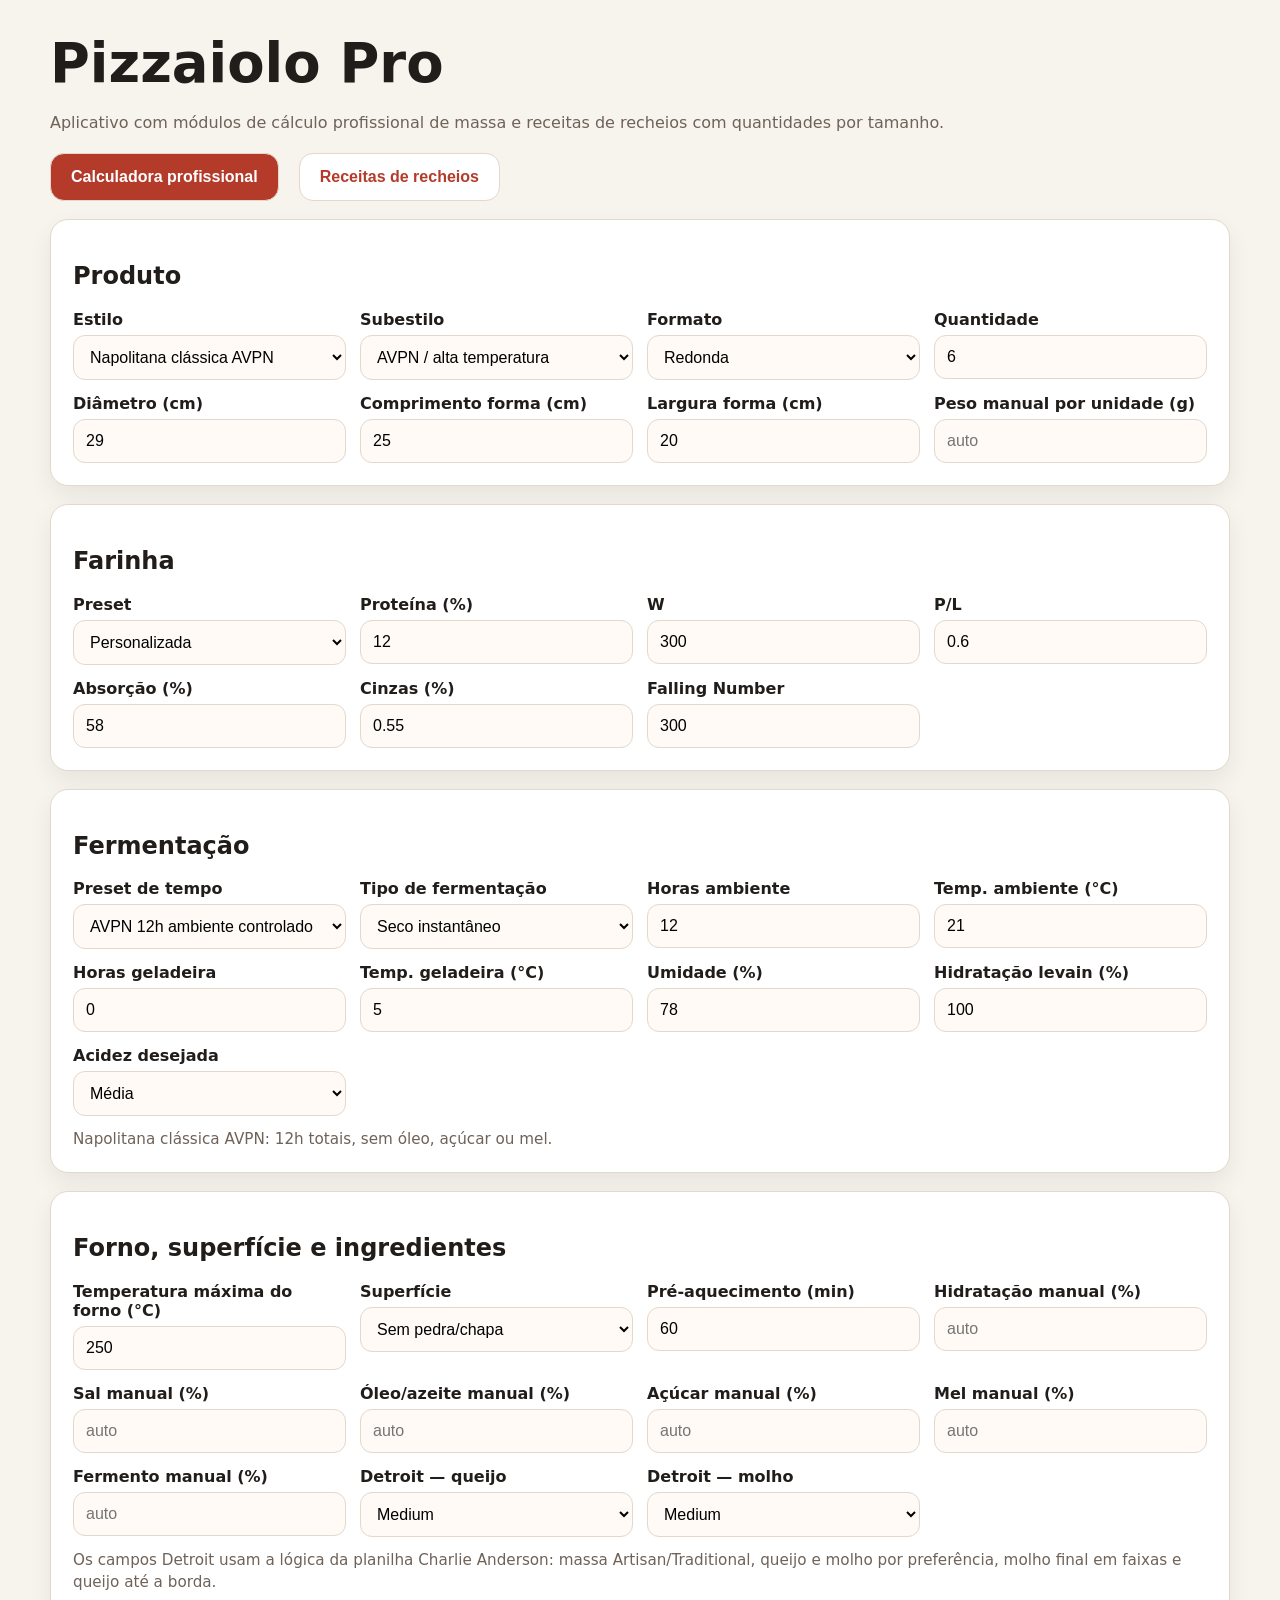
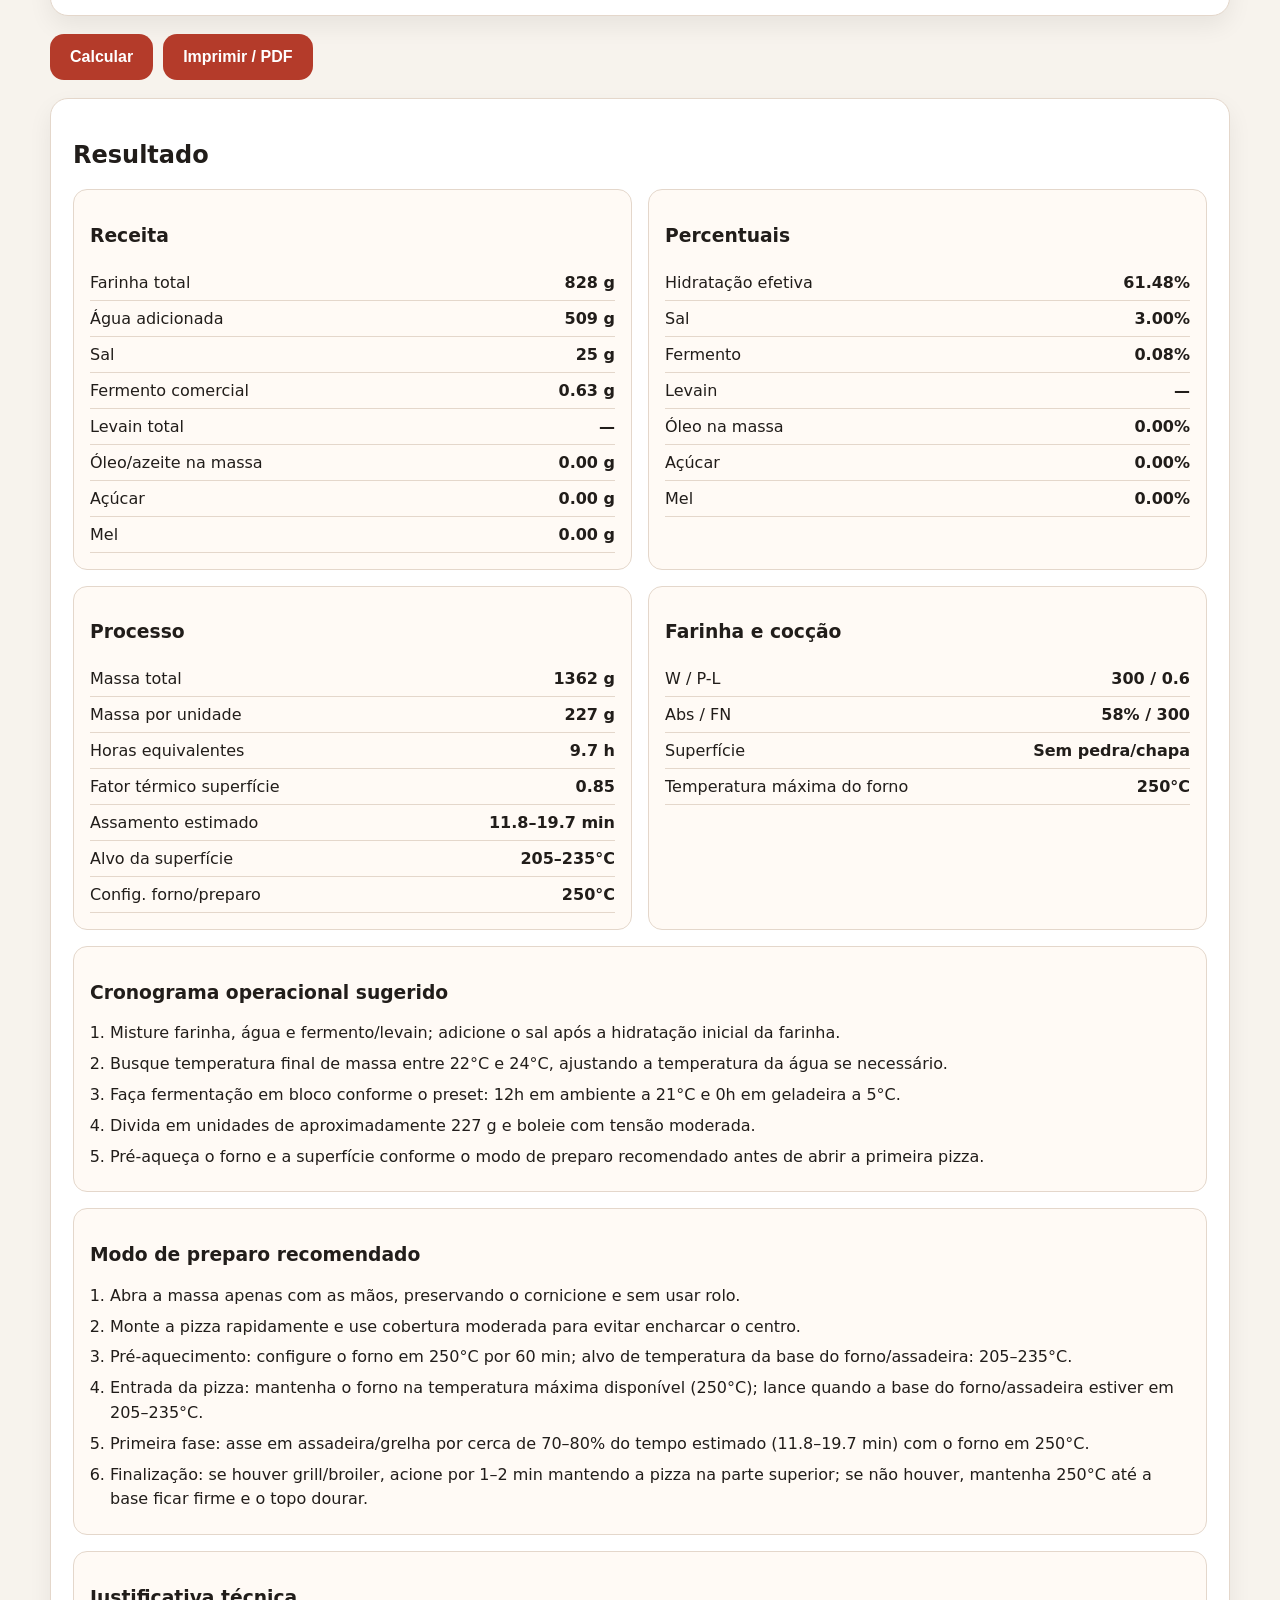
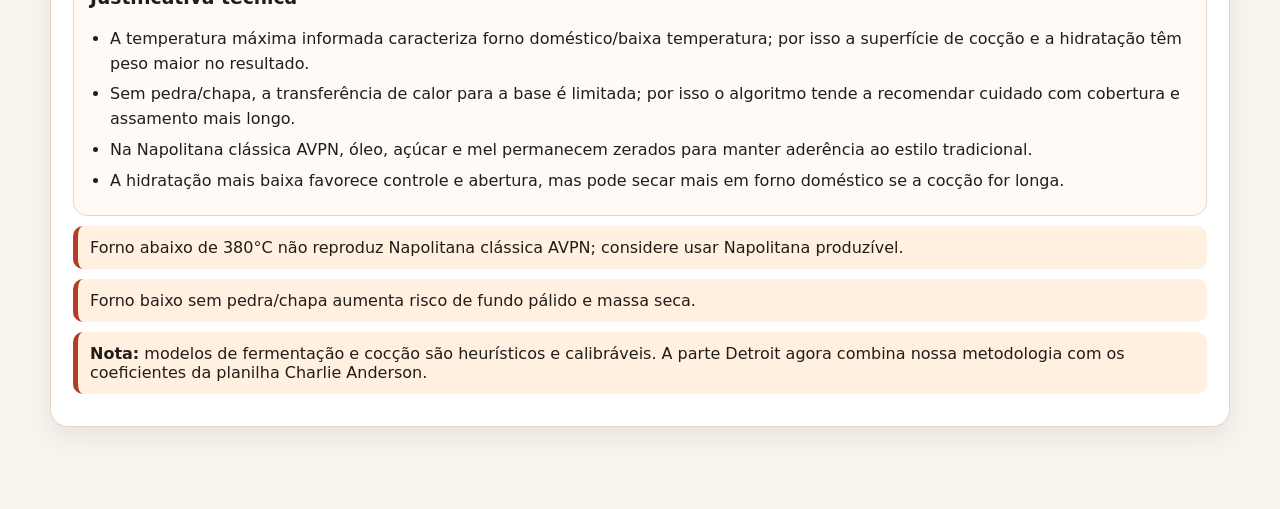
==== commit e26d1741: "Add files via upload" ====
--- a/index.html
+++ b/index.html
@@ -1 +1 @@
-<!doctype html><html lang="pt-BR"><head><meta charset="utf-8"><meta name="viewport" content="width=device-width,initial-scale=1"><title>Pizzaiolo Pro</title><link rel="stylesheet" href="./styles.css"></head><body><main class="container"><header><h1>Pizzaiolo Pro</h1><p>Aplicativo com módulos de cálculo profissional de massa e receitas de recheios com quantidades por tamanho.</p><nav class="menu"><button class="tab active" data-module="calcModule">Calculadora profissional</button><button class="tab" data-module="toppingsModule">Receitas de recheios</button></nav></header><section id="calcModule" class="module active"><section class="card"><h2>Produto</h2><div class="grid"><label>Estilo<select id="style"></select></label><label>Subestilo<select id="substyle"></select></label><label>Formato<select id="shape"><option value="round">Redonda</option><option value="pan">Forma/assadeira</option></select></label><label>Quantidade<input id="qty" type="number" value="6" min="1"></label><label>Diâmetro (cm)<input id="diameter" type="number" value="29" step="0.5"></label><label>Comprimento forma (cm)<input id="length" type="number" value="25" step="0.5"></label><label>Largura forma (cm)<input id="width" type="number" value="20" step="0.5"></label><label>Peso manual por unidade (g)<input id="massOverride" type="number" placeholder="auto" step="1"></label></div></section><section class="card"><h2>Farinha</h2><div class="grid"><label>Preset<select id="flourPreset"></select></label><label>Proteína (%)<input id="protein" type="number" value="12" step="0.1"></label><label>W<input id="w" type="number" value="300" step="5"></label><label>P/L<input id="pl" type="number" value="0.6" step="0.05"></label><label>Absorção (%)<input id="abs" type="number" value="58" step="0.5"></label><label>Cinzas (%)<input id="ash" type="number" value="0.55" step="0.01"></label><label>Falling Number<input id="fn" type="number" value="300" step="5"></label></div></section><section class="card"><h2>Fermentação</h2><div class="grid"><label>Preset de tempo<select id="fermPreset"></select></label><label>Tipo de fermentação<select id="yeastType"><option value="instant">Seco instantâneo</option><option value="activeDry">Seco ativo</option><option value="fresh">Fresco</option><option value="levain">Fermento natural / levain</option></select></label><label>Horas ambiente<input id="roomHours" type="number" value="5" step="0.5"></label><label>Temp. ambiente (°C)<input id="roomTemp" type="number" value="24" step="0.5"></label><label>Horas geladeira<input id="coldHours" type="number" value="19" step="0.5"></label><label>Temp. geladeira (°C)<input id="coldTemp" type="number" value="5" step="0.5"></label><label>Umidade (%)<input id="humidity" type="number" value="78" step="1"></label><label>Hidratação levain (%)<input id="levainHyd" type="number" value="100" step="5"></label><label>Acidez desejada<select id="acid"><option value="low">Baixa</option><option value="medium" selected>Média</option><option value="high">Alta</option></select></label></div><p class="hint" id="fermHint">Escolha um preset para preencher as horas conforme a tabela metodológica do estilo, ou ajuste manualmente.</p></section><section class="card"><h2>Forno, superfície e ingredientes</h2><div class="grid"><label>Temperatura máxima do forno (°C)<input id="oven" type="number" value="250" step="5"></label><label>Superfície<select id="surface"><option value="none">Sem pedra/chapa</option><option value="tray">Assadeira comum</option><option value="stone">Pedra refratária</option><option value="steel">Chapa de aço</option><option value="detroitPan">Forma Detroit/pan</option></select></label><label>Pré-aquecimento (min)<input id="preheat" type="number" value="60" step="5"></label><label>Hidratação manual (%)<input id="hydOverride" type="number" placeholder="auto" step="0.5"></label><label>Sal manual (%)<input id="saltOverride" type="number" placeholder="auto" step="0.1"></label><label>Óleo/azeite manual (%)<input id="oilOverride" type="number" placeholder="auto" step="0.1"></label><label>Açúcar manual (%)<input id="sugarOverride" type="number" placeholder="auto" step="0.1"></label><label>Mel manual (%)<input id="honeyOverride" type="number" placeholder="auto" step="0.1"></label><label>Fermento manual (%)<input id="yeastOverride" type="number" placeholder="auto" step="0.001"></label></div></section><section class="actions"><button id="calc">Calcular</button><button onclick="window.print()">Imprimir / PDF</button></section><section class="card"><h2>Resultado</h2><div id="result"></div></section></section><section id="toppingsModule" class="module"><section class="card"><h2>Receitas de recheios</h2><p>Escolha o estilo, o sabor e o tamanho da pizza para receber a quantidade recomendada dos ingredientes e o guia técnico do recheio.</p><div class="grid"><label>Estilo da pizza<select id="topStyle"></select></label><label>Sabor<select id="topFlavor"></select></label><label>Formato<select id="topShape"><option value="round">Redonda</option><option value="rect">Retangular / forma</option></select></label><label>Quantidade<input id="topQty" type="number" value="1" min="1" step="1"></label><label>Diâmetro (cm)<input id="topDiameter" type="number" value="29" step="0.5"></label><label>Comprimento (cm)<input id="topLength" type="number" value="25" step="0.5"></label><label>Largura (cm)<input id="topWidth" type="number" value="20" step="0.5"></label></div></section><section class="actions"><button id="calcTopping">Calcular recheio</button><button onclick="window.print()">Imprimir / PDF</button></section><section class="card"><h2>Resultado do recheio</h2><div id="toppingResult"></div></section></section></main><script type="module" src="./src/main.js"></script></body></html>
+<!doctype html><html lang="pt-BR"><head><meta charset="utf-8"><meta name="viewport" content="width=device-width,initial-scale=1"><title>Pizzaiolo Pro</title><link rel="stylesheet" href="./styles.css"></head><body><main class="container"><header><h1>Pizzaiolo Pro</h1><p>Aplicativo com módulos de cálculo profissional de massa e receitas de recheios com quantidades por tamanho.</p><nav class="menu"><button class="tab active" data-module="calcModule">Calculadora profissional</button><button class="tab" data-module="toppingsModule">Receitas de recheios</button></nav></header><section id="calcModule" class="module active"><section class="card"><h2>Produto</h2><div class="grid"><label>Estilo<select id="style"></select></label><label>Subestilo<select id="substyle"></select></label><label>Formato<select id="shape"><option value="round">Redonda</option><option value="pan">Forma/assadeira</option></select></label><label>Quantidade<input id="qty" type="number" value="6" min="1"></label><label>Diâmetro (cm)<input id="diameter" type="number" value="29" step="0.5"></label><label>Comprimento forma (cm)<input id="length" type="number" value="25" step="0.5"></label><label>Largura forma (cm)<input id="width" type="number" value="20" step="0.5"></label><label>Peso manual por unidade (g)<input id="massOverride" type="number" placeholder="auto" step="1"></label></div></section><section class="card"><h2>Farinha</h2><div class="grid"><label>Preset<select id="flourPreset"></select></label><label>Proteína (%)<input id="protein" type="number" value="12" step="0.1"></label><label>W<input id="w" type="number" value="300" step="5"></label><label>P/L<input id="pl" type="number" value="0.6" step="0.05"></label><label>Absorção (%)<input id="abs" type="number" value="58" step="0.5"></label><label>Cinzas (%)<input id="ash" type="number" value="0.55" step="0.01"></label><label>Falling Number<input id="fn" type="number" value="300" step="5"></label></div></section><section class="card"><h2>Fermentação</h2><div class="grid"><label>Preset de tempo<select id="fermPreset"></select></label><label>Tipo de fermentação<select id="yeastType"><option value="instant">Seco instantâneo</option><option value="activeDry">Seco ativo</option><option value="fresh">Fresco</option><option value="levain">Fermento natural / levain</option></select></label><label>Horas ambiente<input id="roomHours" type="number" value="5" step="0.5"></label><label>Temp. ambiente (°C)<input id="roomTemp" type="number" value="24" step="0.5"></label><label>Horas geladeira<input id="coldHours" type="number" value="19" step="0.5"></label><label>Temp. geladeira (°C)<input id="coldTemp" type="number" value="5" step="0.5"></label><label>Umidade (%)<input id="humidity" type="number" value="78" step="1"></label><label>Hidratação levain (%)<input id="levainHyd" type="number" value="100" step="5"></label><label>Acidez desejada<select id="acid"><option value="low">Baixa</option><option value="medium" selected>Média</option><option value="high">Alta</option></select></label></div><p class="hint" id="fermHint">Escolha um preset para preencher as horas conforme a tabela metodológica do estilo, ou ajuste manualmente.</p></section><section class="card"><h2>Forno, superfície e ingredientes</h2><div class="grid"><label>Temperatura máxima do forno (°C)<input id="oven" type="number" value="250" step="5"></label><label>Superfície<select id="surface"><option value="none">Sem pedra/chapa</option><option value="tray">Assadeira comum</option><option value="stone">Pedra refratária</option><option value="steel">Chapa de aço</option><option value="detroitPan">Forma Detroit/pan</option></select></label><label>Pré-aquecimento (min)<input id="preheat" type="number" value="60" step="5"></label><label>Hidratação manual (%)<input id="hydOverride" type="number" placeholder="auto" step="0.5"></label><label>Sal manual (%)<input id="saltOverride" type="number" placeholder="auto" step="0.1"></label><label>Óleo/azeite manual (%)<input id="oilOverride" type="number" placeholder="auto" step="0.1"></label><label>Açúcar manual (%)<input id="sugarOverride" type="number" placeholder="auto" step="0.1"></label><label>Mel manual (%)<input id="honeyOverride" type="number" placeholder="auto" step="0.1"></label><label>Fermento manual (%)<input id="yeastOverride" type="number" placeholder="auto" step="0.001"></label><label>Detroit — queijo<select id="detroitCheese"><option value="low">Low</option><option value="medium" selected>Medium</option><option value="high">High</option><option value="takeItCheesy">Take It Cheesy</option></select></label><label>Detroit — molho<select id="detroitSauce"><option value="low">Low</option><option value="medium" selected>Medium</option><option value="high">High</option><option value="danger">Danger</option></select></label></div><p class="hint">Os campos Detroit usam a lógica da planilha Charlie Anderson: massa Artisan/Traditional, queijo e molho por preferência, molho final em faixas e queijo até a borda.</p></section><section class="actions"><button id="calc">Calcular</button><button onclick="window.print()">Imprimir / PDF</button></section><section class="card"><h2>Resultado</h2><div id="result"></div></section></section><section id="toppingsModule" class="module"><section class="card"><h2>Receitas de recheios</h2><p>Escolha o estilo, o sabor e o tamanho da pizza para receber a quantidade recomendada dos ingredientes e o guia técnico do recheio.</p><div class="grid"><label>Estilo da pizza<select id="topStyle"></select></label><label>Sabor<select id="topFlavor"></select></label><label>Formato<select id="topShape"><option value="round">Redonda</option><option value="rect">Retangular / forma</option></select></label><label>Quantidade<input id="topQty" type="number" value="1" min="1" step="1"></label><label>Diâmetro (cm)<input id="topDiameter" type="number" value="29" step="0.5"></label><label>Comprimento (cm)<input id="topLength" type="number" value="25" step="0.5"></label><label>Largura (cm)<input id="topWidth" type="number" value="20" step="0.5"></label></div></section><section class="actions"><button id="calcTopping">Calcular recheio</button><button onclick="window.print()">Imprimir / PDF</button></section><section class="card"><h2>Resultado do recheio</h2><div id="toppingResult"></div></section></section></main><script type="module" src="./src/main.js"></script></body></html>
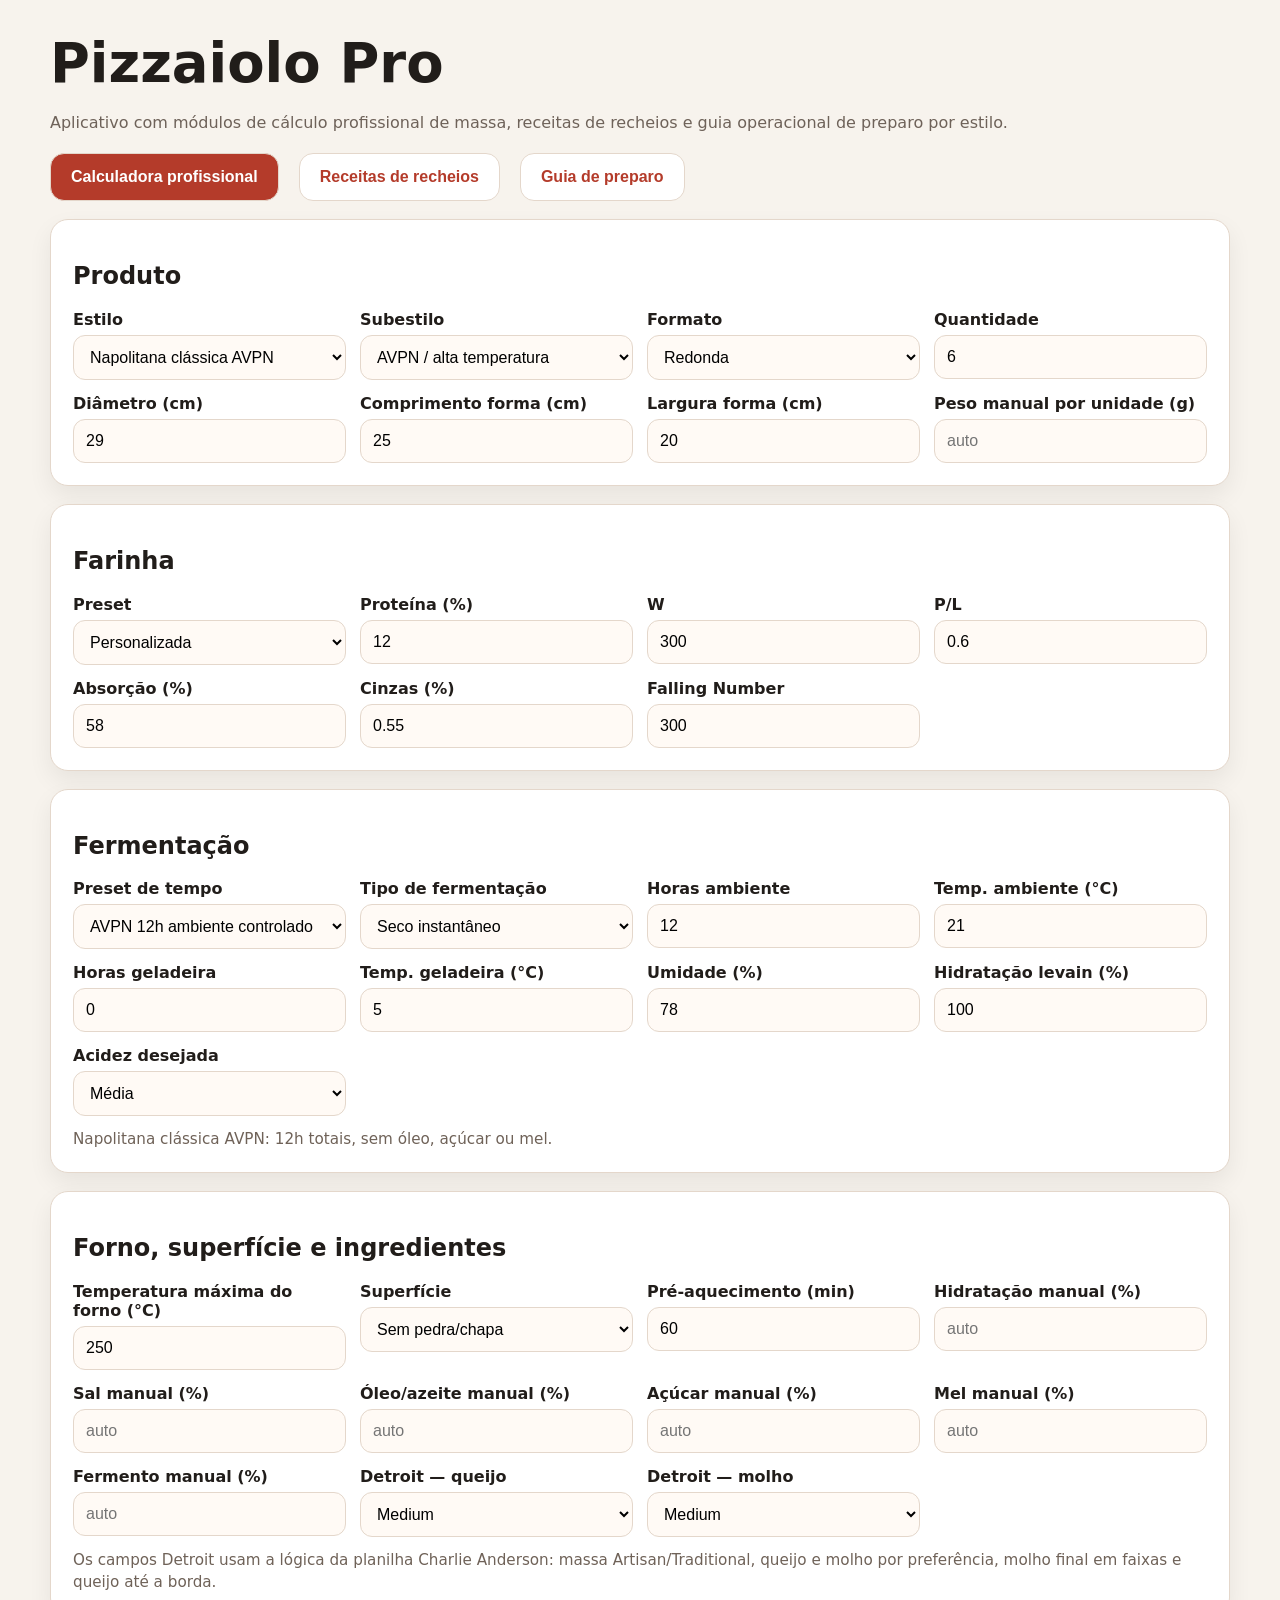
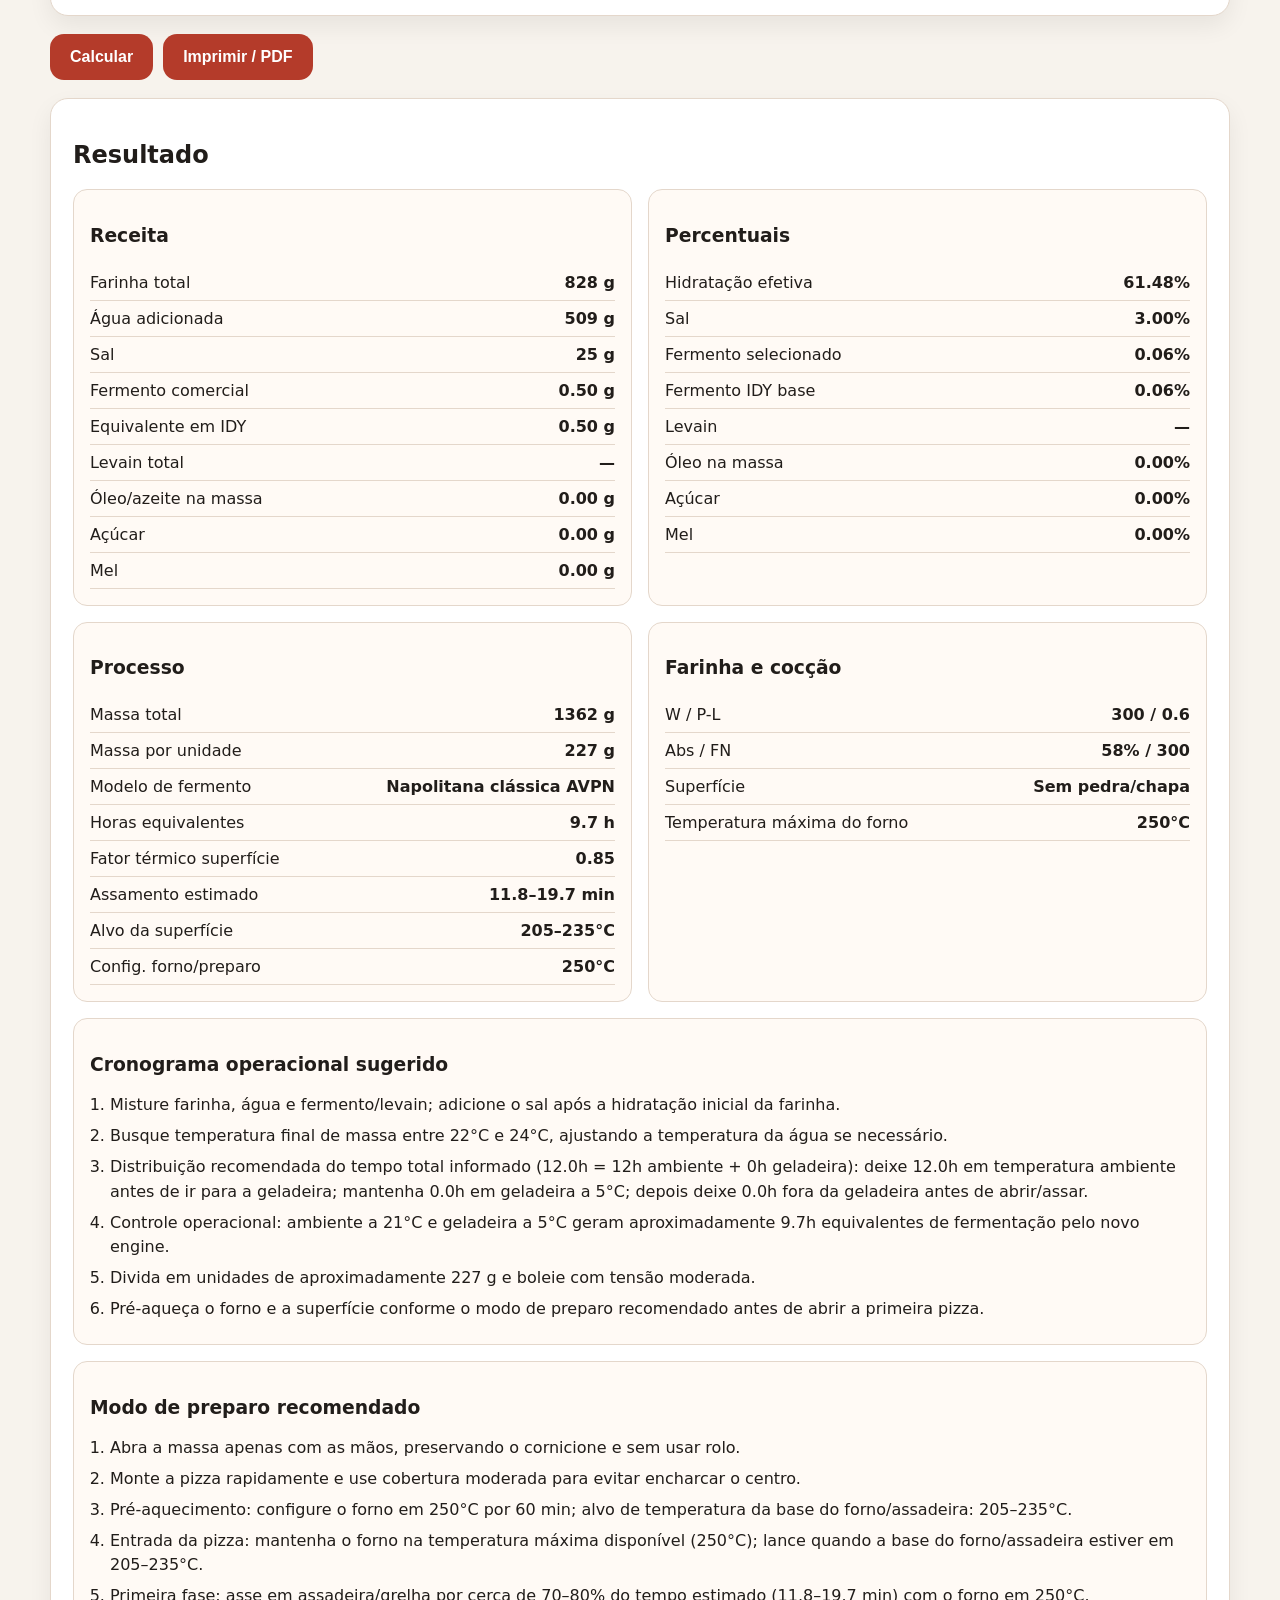
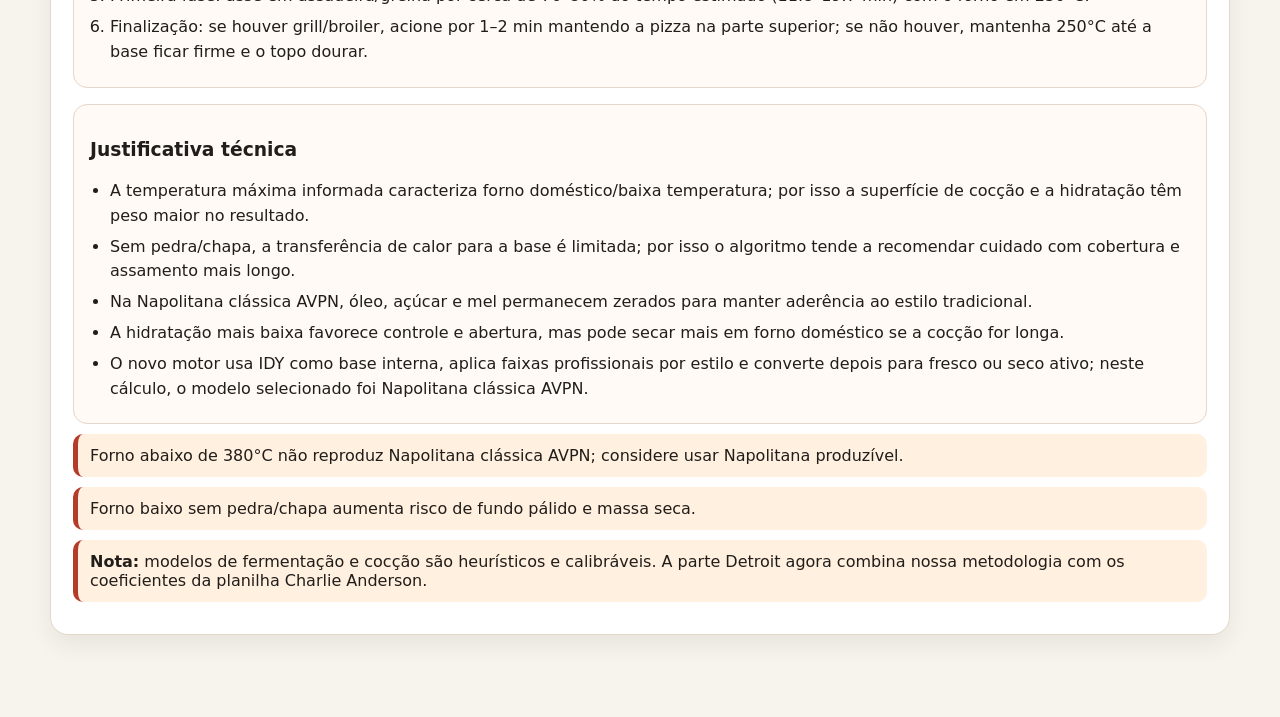
==== commit 757a9407: "Add files via upload" ====
--- a/index.html
+++ b/index.html
@@ -1 +1 @@
-<!doctype html><html lang="pt-BR"><head><meta charset="utf-8"><meta name="viewport" content="width=device-width,initial-scale=1"><title>Pizzaiolo Pro</title><link rel="stylesheet" href="./styles.css"></head><body><main class="container"><header><h1>Pizzaiolo Pro</h1><p>Aplicativo com módulos de cálculo profissional de massa e receitas de recheios com quantidades por tamanho.</p><nav class="menu"><button class="tab active" data-module="calcModule">Calculadora profissional</button><button class="tab" data-module="toppingsModule">Receitas de recheios</button></nav></header><section id="calcModule" class="module active"><section class="card"><h2>Produto</h2><div class="grid"><label>Estilo<select id="style"></select></label><label>Subestilo<select id="substyle"></select></label><label>Formato<select id="shape"><option value="round">Redonda</option><option value="pan">Forma/assadeira</option></select></label><label>Quantidade<input id="qty" type="number" value="6" min="1"></label><label>Diâmetro (cm)<input id="diameter" type="number" value="29" step="0.5"></label><label>Comprimento forma (cm)<input id="length" type="number" value="25" step="0.5"></label><label>Largura forma (cm)<input id="width" type="number" value="20" step="0.5"></label><label>Peso manual por unidade (g)<input id="massOverride" type="number" placeholder="auto" step="1"></label></div></section><section class="card"><h2>Farinha</h2><div class="grid"><label>Preset<select id="flourPreset"></select></label><label>Proteína (%)<input id="protein" type="number" value="12" step="0.1"></label><label>W<input id="w" type="number" value="300" step="5"></label><label>P/L<input id="pl" type="number" value="0.6" step="0.05"></label><label>Absorção (%)<input id="abs" type="number" value="58" step="0.5"></label><label>Cinzas (%)<input id="ash" type="number" value="0.55" step="0.01"></label><label>Falling Number<input id="fn" type="number" value="300" step="5"></label></div></section><section class="card"><h2>Fermentação</h2><div class="grid"><label>Preset de tempo<select id="fermPreset"></select></label><label>Tipo de fermentação<select id="yeastType"><option value="instant">Seco instantâneo</option><option value="activeDry">Seco ativo</option><option value="fresh">Fresco</option><option value="levain">Fermento natural / levain</option></select></label><label>Horas ambiente<input id="roomHours" type="number" value="5" step="0.5"></label><label>Temp. ambiente (°C)<input id="roomTemp" type="number" value="24" step="0.5"></label><label>Horas geladeira<input id="coldHours" type="number" value="19" step="0.5"></label><label>Temp. geladeira (°C)<input id="coldTemp" type="number" value="5" step="0.5"></label><label>Umidade (%)<input id="humidity" type="number" value="78" step="1"></label><label>Hidratação levain (%)<input id="levainHyd" type="number" value="100" step="5"></label><label>Acidez desejada<select id="acid"><option value="low">Baixa</option><option value="medium" selected>Média</option><option value="high">Alta</option></select></label></div><p class="hint" id="fermHint">Escolha um preset para preencher as horas conforme a tabela metodológica do estilo, ou ajuste manualmente.</p></section><section class="card"><h2>Forno, superfície e ingredientes</h2><div class="grid"><label>Temperatura máxima do forno (°C)<input id="oven" type="number" value="250" step="5"></label><label>Superfície<select id="surface"><option value="none">Sem pedra/chapa</option><option value="tray">Assadeira comum</option><option value="stone">Pedra refratária</option><option value="steel">Chapa de aço</option><option value="detroitPan">Forma Detroit/pan</option></select></label><label>Pré-aquecimento (min)<input id="preheat" type="number" value="60" step="5"></label><label>Hidratação manual (%)<input id="hydOverride" type="number" placeholder="auto" step="0.5"></label><label>Sal manual (%)<input id="saltOverride" type="number" placeholder="auto" step="0.1"></label><label>Óleo/azeite manual (%)<input id="oilOverride" type="number" placeholder="auto" step="0.1"></label><label>Açúcar manual (%)<input id="sugarOverride" type="number" placeholder="auto" step="0.1"></label><label>Mel manual (%)<input id="honeyOverride" type="number" placeholder="auto" step="0.1"></label><label>Fermento manual (%)<input id="yeastOverride" type="number" placeholder="auto" step="0.001"></label><label>Detroit — queijo<select id="detroitCheese"><option value="low">Low</option><option value="medium" selected>Medium</option><option value="high">High</option><option value="takeItCheesy">Take It Cheesy</option></select></label><label>Detroit — molho<select id="detroitSauce"><option value="low">Low</option><option value="medium" selected>Medium</option><option value="high">High</option><option value="danger">Danger</option></select></label></div><p class="hint">Os campos Detroit usam a lógica da planilha Charlie Anderson: massa Artisan/Traditional, queijo e molho por preferência, molho final em faixas e queijo até a borda.</p></section><section class="actions"><button id="calc">Calcular</button><button onclick="window.print()">Imprimir / PDF</button></section><section class="card"><h2>Resultado</h2><div id="result"></div></section></section><section id="toppingsModule" class="module"><section class="card"><h2>Receitas de recheios</h2><p>Escolha o estilo, o sabor e o tamanho da pizza para receber a quantidade recomendada dos ingredientes e o guia técnico do recheio.</p><div class="grid"><label>Estilo da pizza<select id="topStyle"></select></label><label>Sabor<select id="topFlavor"></select></label><label>Formato<select id="topShape"><option value="round">Redonda</option><option value="rect">Retangular / forma</option></select></label><label>Quantidade<input id="topQty" type="number" value="1" min="1" step="1"></label><label>Diâmetro (cm)<input id="topDiameter" type="number" value="29" step="0.5"></label><label>Comprimento (cm)<input id="topLength" type="number" value="25" step="0.5"></label><label>Largura (cm)<input id="topWidth" type="number" value="20" step="0.5"></label></div></section><section class="actions"><button id="calcTopping">Calcular recheio</button><button onclick="window.print()">Imprimir / PDF</button></section><section class="card"><h2>Resultado do recheio</h2><div id="toppingResult"></div></section></section></main><script type="module" src="./src/main.js"></script></body></html>
+<!doctype html><html lang="pt-BR"><head><meta charset="utf-8"><meta name="viewport" content="width=device-width,initial-scale=1"><title>Pizzaiolo Pro</title><link rel="stylesheet" href="./styles.css"></head><body><main class="container"><header><h1>Pizzaiolo Pro</h1><p>Aplicativo com módulos de cálculo profissional de massa, receitas de recheios e guia operacional de preparo por estilo.</p><nav class="menu"><button class="tab active" data-module="calcModule">Calculadora profissional</button><button class="tab" data-module="toppingsModule">Receitas de recheios</button><button class="tab" data-module="guideModule">Guia de preparo</button></nav></header><section id="calcModule" class="module active"><section class="card"><h2>Produto</h2><div class="grid"><label>Estilo<select id="style"></select></label><label>Subestilo<select id="substyle"></select></label><label>Formato<select id="shape"><option value="round">Redonda</option><option value="pan">Forma/assadeira</option></select></label><label>Quantidade<input id="qty" type="number" value="6" min="1"></label><label>Diâmetro (cm)<input id="diameter" type="number" value="29" step="0.5"></label><label>Comprimento forma (cm)<input id="length" type="number" value="25" step="0.5"></label><label>Largura forma (cm)<input id="width" type="number" value="20" step="0.5"></label><label>Peso manual por unidade (g)<input id="massOverride" type="number" placeholder="auto" step="1"></label></div></section><section class="card"><h2>Farinha</h2><div class="grid"><label>Preset<select id="flourPreset"></select></label><label>Proteína (%)<input id="protein" type="number" value="12" step="0.1"></label><label>W<input id="w" type="number" value="300" step="5"></label><label>P/L<input id="pl" type="number" value="0.6" step="0.05"></label><label>Absorção (%)<input id="abs" type="number" value="58" step="0.5"></label><label>Cinzas (%)<input id="ash" type="number" value="0.55" step="0.01"></label><label>Falling Number<input id="fn" type="number" value="300" step="5"></label></div></section><section class="card"><h2>Fermentação</h2><div class="grid"><label>Preset de tempo<select id="fermPreset"></select></label><label>Tipo de fermentação<select id="yeastType"><option value="instant">Seco instantâneo</option><option value="activeDry">Seco ativo</option><option value="fresh">Fresco</option><option value="levain">Fermento natural / levain</option></select></label><label>Horas ambiente<input id="roomHours" type="number" value="5" step="0.5"></label><label>Temp. ambiente (°C)<input id="roomTemp" type="number" value="24" step="0.5"></label><label>Horas geladeira<input id="coldHours" type="number" value="19" step="0.5"></label><label>Temp. geladeira (°C)<input id="coldTemp" type="number" value="5" step="0.5"></label><label>Umidade (%)<input id="humidity" type="number" value="78" step="1"></label><label>Hidratação levain (%)<input id="levainHyd" type="number" value="100" step="5"></label><label>Acidez desejada<select id="acid"><option value="low">Baixa</option><option value="medium" selected>Média</option><option value="high">Alta</option></select></label></div><p class="hint" id="fermHint">Escolha um preset para preencher as horas conforme a tabela metodológica do estilo, ou ajuste manualmente.</p></section><section class="card"><h2>Forno, superfície e ingredientes</h2><div class="grid"><label>Temperatura máxima do forno (°C)<input id="oven" type="number" value="250" step="5"></label><label>Superfície<select id="surface"><option value="none">Sem pedra/chapa</option><option value="tray">Assadeira comum</option><option value="stone">Pedra refratária</option><option value="steel">Chapa de aço</option><option value="detroitPan">Forma Detroit/pan</option></select></label><label>Pré-aquecimento (min)<input id="preheat" type="number" value="60" step="5"></label><label>Hidratação manual (%)<input id="hydOverride" type="number" placeholder="auto" step="0.5"></label><label>Sal manual (%)<input id="saltOverride" type="number" placeholder="auto" step="0.1"></label><label>Óleo/azeite manual (%)<input id="oilOverride" type="number" placeholder="auto" step="0.1"></label><label>Açúcar manual (%)<input id="sugarOverride" type="number" placeholder="auto" step="0.1"></label><label>Mel manual (%)<input id="honeyOverride" type="number" placeholder="auto" step="0.1"></label><label>Fermento manual (%)<input id="yeastOverride" type="number" placeholder="auto" step="0.001"></label><label>Detroit — queijo<select id="detroitCheese"><option value="low">Low</option><option value="medium" selected>Medium</option><option value="high">High</option><option value="takeItCheesy">Take It Cheesy</option></select></label><label>Detroit — molho<select id="detroitSauce"><option value="low">Low</option><option value="medium" selected>Medium</option><option value="high">High</option><option value="danger">Danger</option></select></label></div><p class="hint">Os campos Detroit usam a lógica da planilha Charlie Anderson: massa Artisan/Traditional, queijo e molho por preferência, molho final em faixas e queijo até a borda.</p></section><section class="actions"><button id="calc">Calcular</button><button onclick="window.print()">Imprimir / PDF</button></section><section class="card"><h2>Resultado</h2><div id="result"></div></section></section><section id="toppingsModule" class="module"><section class="card"><h2>Receitas de recheios</h2><p>Escolha o estilo, o sabor e o tamanho da pizza para receber a quantidade recomendada dos ingredientes e o guia técnico do recheio.</p><div class="grid"><label>Estilo da pizza<select id="topStyle"></select></label><label>Sabor<select id="topFlavor"></select></label><label>Formato<select id="topShape"><option value="round">Redonda</option><option value="rect">Retangular / forma</option></select></label><label>Quantidade<input id="topQty" type="number" value="1" min="1" step="1"></label><label>Diâmetro (cm)<input id="topDiameter" type="number" value="29" step="0.5"></label><label>Comprimento (cm)<input id="topLength" type="number" value="25" step="0.5"></label><label>Largura (cm)<input id="topWidth" type="number" value="20" step="0.5"></label></div></section><section class="actions"><button id="calcTopping">Calcular recheio</button><button onclick="window.print()">Imprimir / PDF</button></section><section class="card"><h2>Resultado do recheio</h2><div id="toppingResult"></div></section></section><section id="guideModule" class="module"><section class="card"><h2>Guia de preparo de massa</h2><p>Escolha o estilo e o subestilo para aprender o processo operacional completo da massa: mistura, sova, dobras, fermentação, boleamento, abertura e ponto ideal antes do forno.</p><div class="grid"><label>Estilo da massa<select id="guideStyle"></select></label><label>Subestilo<select id="guideSubstyle"></select></label></div></section><section class="card"><h2>Passo a passo do estilo</h2><div id="guideResult"></div></section></section></main><script type="module" src="./src/main.js"></script></body></html>
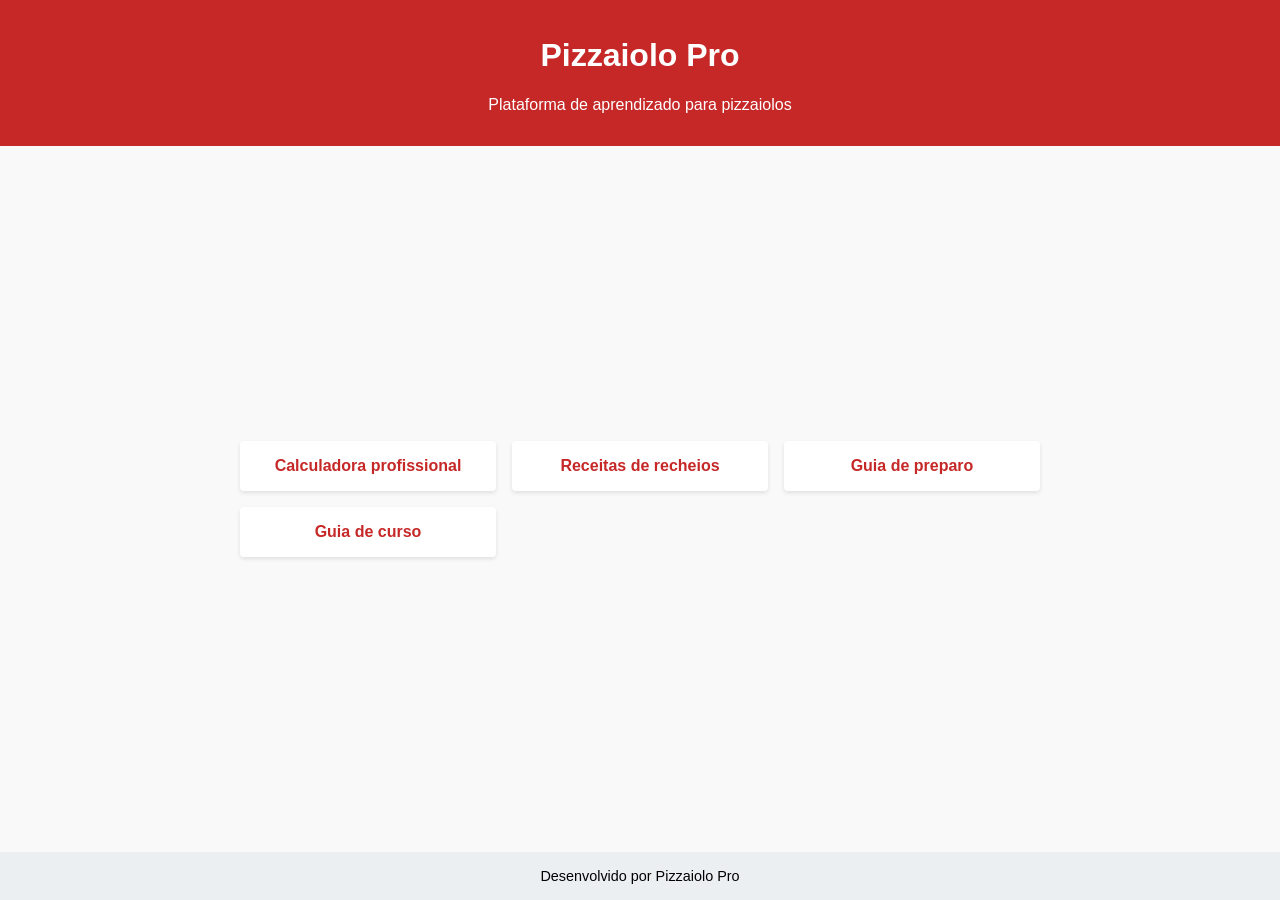
==== commit 217617e7: "Add files via upload" ====
--- a/index.html
+++ b/index.html
@@ -1 +1,74 @@
-<!doctype html><html lang="pt-BR"><head><meta charset="utf-8"><meta name="viewport" content="width=device-width,initial-scale=1"><title>Pizzaiolo Pro</title><link rel="stylesheet" href="./styles.css"></head><body><main class="container"><header><h1>Pizzaiolo Pro</h1><p>Aplicativo com módulos de cálculo profissional de massa, receitas de recheios e guia operacional de preparo por estilo.</p><nav class="menu"><button class="tab active" data-module="calcModule">Calculadora profissional</button><button class="tab" data-module="toppingsModule">Receitas de recheios</button><button class="tab" data-module="guideModule">Guia de preparo</button></nav></header><section id="calcModule" class="module active"><section class="card"><h2>Produto</h2><div class="grid"><label>Estilo<select id="style"></select></label><label>Subestilo<select id="substyle"></select></label><label>Formato<select id="shape"><option value="round">Redonda</option><option value="pan">Forma/assadeira</option></select></label><label>Quantidade<input id="qty" type="number" value="6" min="1"></label><label>Diâmetro (cm)<input id="diameter" type="number" value="29" step="0.5"></label><label>Comprimento forma (cm)<input id="length" type="number" value="25" step="0.5"></label><label>Largura forma (cm)<input id="width" type="number" value="20" step="0.5"></label><label>Peso manual por unidade (g)<input id="massOverride" type="number" placeholder="auto" step="1"></label></div></section><section class="card"><h2>Farinha</h2><div class="grid"><label>Preset<select id="flourPreset"></select></label><label>Proteína (%)<input id="protein" type="number" value="12" step="0.1"></label><label>W<input id="w" type="number" value="300" step="5"></label><label>P/L<input id="pl" type="number" value="0.6" step="0.05"></label><label>Absorção (%)<input id="abs" type="number" value="58" step="0.5"></label><label>Cinzas (%)<input id="ash" type="number" value="0.55" step="0.01"></label><label>Falling Number<input id="fn" type="number" value="300" step="5"></label></div></section><section class="card"><h2>Fermentação</h2><div class="grid"><label>Preset de tempo<select id="fermPreset"></select></label><label>Tipo de fermentação<select id="yeastType"><option value="instant">Seco instantâneo</option><option value="activeDry">Seco ativo</option><option value="fresh">Fresco</option><option value="levain">Fermento natural / levain</option></select></label><label>Horas ambiente<input id="roomHours" type="number" value="5" step="0.5"></label><label>Temp. ambiente (°C)<input id="roomTemp" type="number" value="24" step="0.5"></label><label>Horas geladeira<input id="coldHours" type="number" value="19" step="0.5"></label><label>Temp. geladeira (°C)<input id="coldTemp" type="number" value="5" step="0.5"></label><label>Umidade (%)<input id="humidity" type="number" value="78" step="1"></label><label>Hidratação levain (%)<input id="levainHyd" type="number" value="100" step="5"></label><label>Acidez desejada<select id="acid"><option value="low">Baixa</option><option value="medium" selected>Média</option><option value="high">Alta</option></select></label></div><p class="hint" id="fermHint">Escolha um preset para preencher as horas conforme a tabela metodológica do estilo, ou ajuste manualmente.</p></section><section class="card"><h2>Forno, superfície e ingredientes</h2><div class="grid"><label>Temperatura máxima do forno (°C)<input id="oven" type="number" value="250" step="5"></label><label>Superfície<select id="surface"><option value="none">Sem pedra/chapa</option><option value="tray">Assadeira comum</option><option value="stone">Pedra refratária</option><option value="steel">Chapa de aço</option><option value="detroitPan">Forma Detroit/pan</option></select></label><label>Pré-aquecimento (min)<input id="preheat" type="number" value="60" step="5"></label><label>Hidratação manual (%)<input id="hydOverride" type="number" placeholder="auto" step="0.5"></label><label>Sal manual (%)<input id="saltOverride" type="number" placeholder="auto" step="0.1"></label><label>Óleo/azeite manual (%)<input id="oilOverride" type="number" placeholder="auto" step="0.1"></label><label>Açúcar manual (%)<input id="sugarOverride" type="number" placeholder="auto" step="0.1"></label><label>Mel manual (%)<input id="honeyOverride" type="number" placeholder="auto" step="0.1"></label><label>Fermento manual (%)<input id="yeastOverride" type="number" placeholder="auto" step="0.001"></label><label>Detroit — queijo<select id="detroitCheese"><option value="low">Low</option><option value="medium" selected>Medium</option><option value="high">High</option><option value="takeItCheesy">Take It Cheesy</option></select></label><label>Detroit — molho<select id="detroitSauce"><option value="low">Low</option><option value="medium" selected>Medium</option><option value="high">High</option><option value="danger">Danger</option></select></label></div><p class="hint">Os campos Detroit usam a lógica da planilha Charlie Anderson: massa Artisan/Traditional, queijo e molho por preferência, molho final em faixas e queijo até a borda.</p></section><section class="actions"><button id="calc">Calcular</button><button onclick="window.print()">Imprimir / PDF</button></section><section class="card"><h2>Resultado</h2><div id="result"></div></section></section><section id="toppingsModule" class="module"><section class="card"><h2>Receitas de recheios</h2><p>Escolha o estilo, o sabor e o tamanho da pizza para receber a quantidade recomendada dos ingredientes e o guia técnico do recheio.</p><div class="grid"><label>Estilo da pizza<select id="topStyle"></select></label><label>Sabor<select id="topFlavor"></select></label><label>Formato<select id="topShape"><option value="round">Redonda</option><option value="rect">Retangular / forma</option></select></label><label>Quantidade<input id="topQty" type="number" value="1" min="1" step="1"></label><label>Diâmetro (cm)<input id="topDiameter" type="number" value="29" step="0.5"></label><label>Comprimento (cm)<input id="topLength" type="number" value="25" step="0.5"></label><label>Largura (cm)<input id="topWidth" type="number" value="20" step="0.5"></label></div></section><section class="actions"><button id="calcTopping">Calcular recheio</button><button onclick="window.print()">Imprimir / PDF</button></section><section class="card"><h2>Resultado do recheio</h2><div id="toppingResult"></div></section></section><section id="guideModule" class="module"><section class="card"><h2>Guia de preparo de massa</h2><p>Escolha o estilo e o subestilo para aprender o processo operacional completo da massa: mistura, sova, dobras, fermentação, boleamento, abertura e ponto ideal antes do forno.</p><div class="grid"><label>Estilo da massa<select id="guideStyle"></select></label><label>Subestilo<select id="guideSubstyle"></select></label></div></section><section class="card"><h2>Passo a passo do estilo</h2><div id="guideResult"></div></section></section></main><script type="module" src="./src/main.js"></script></body></html>
+<!DOCTYPE html>
+<html lang="pt-BR">
+  <head>
+    <meta charset="UTF-8" />
+    <meta name="viewport" content="width=device-width, initial-scale=1.0" />
+    <title>Pizzaiolo Pro – Plataforma</title>
+    <style>
+      body {
+        font-family: Arial, sans-serif;
+        background-color: #f9f9f9;
+        margin: 0;
+        padding: 0;
+        display: flex;
+        flex-direction: column;
+        min-height: 100vh;
+      }
+      header {
+        background-color: #c62828;
+        color: white;
+        padding: 1rem;
+        text-align: center;
+      }
+      main {
+        flex-grow: 1;
+        display: flex;
+        flex-direction: column;
+        align-items: center;
+        justify-content: center;
+        padding: 2rem;
+      }
+      .menu {
+        display: grid;
+        grid-template-columns: repeat(auto-fill, minmax(200px, 1fr));
+        gap: 1rem;
+        max-width: 800px;
+        width: 100%;
+      }
+      .menu a {
+        display: block;
+        padding: 1rem;
+        background-color: #fff;
+        border-radius: 4px;
+        box-shadow: 0 2px 4px rgba(0, 0, 0, 0.1);
+        text-decoration: none;
+        color: #c62828;
+        font-weight: bold;
+        text-align: center;
+      }
+      footer {
+        background-color: #eceff1;
+        padding: 1rem;
+        text-align: center;
+        font-size: 0.9rem;
+      }
+    </style>
+  </head>
+  <body>
+    <header>
+      <h1>Pizzaiolo Pro</h1>
+      <p>Plataforma de aprendizado para pizzaiolos</p>
+    </header>
+    <main>
+      <div class="menu">
+        <a href="calculadora.html">Calculadora profissional</a>
+        <a href="recheios.html">Receitas de recheios</a>
+        <a href="guia_preparo.html">Guia de preparo</a>
+        <a href="curso.html">Guia de curso</a>
+      </div>
+    </main>
+    <footer>
+      Desenvolvido por Pizzaiolo Pro
+    </footer>
+  </body>
+</html>
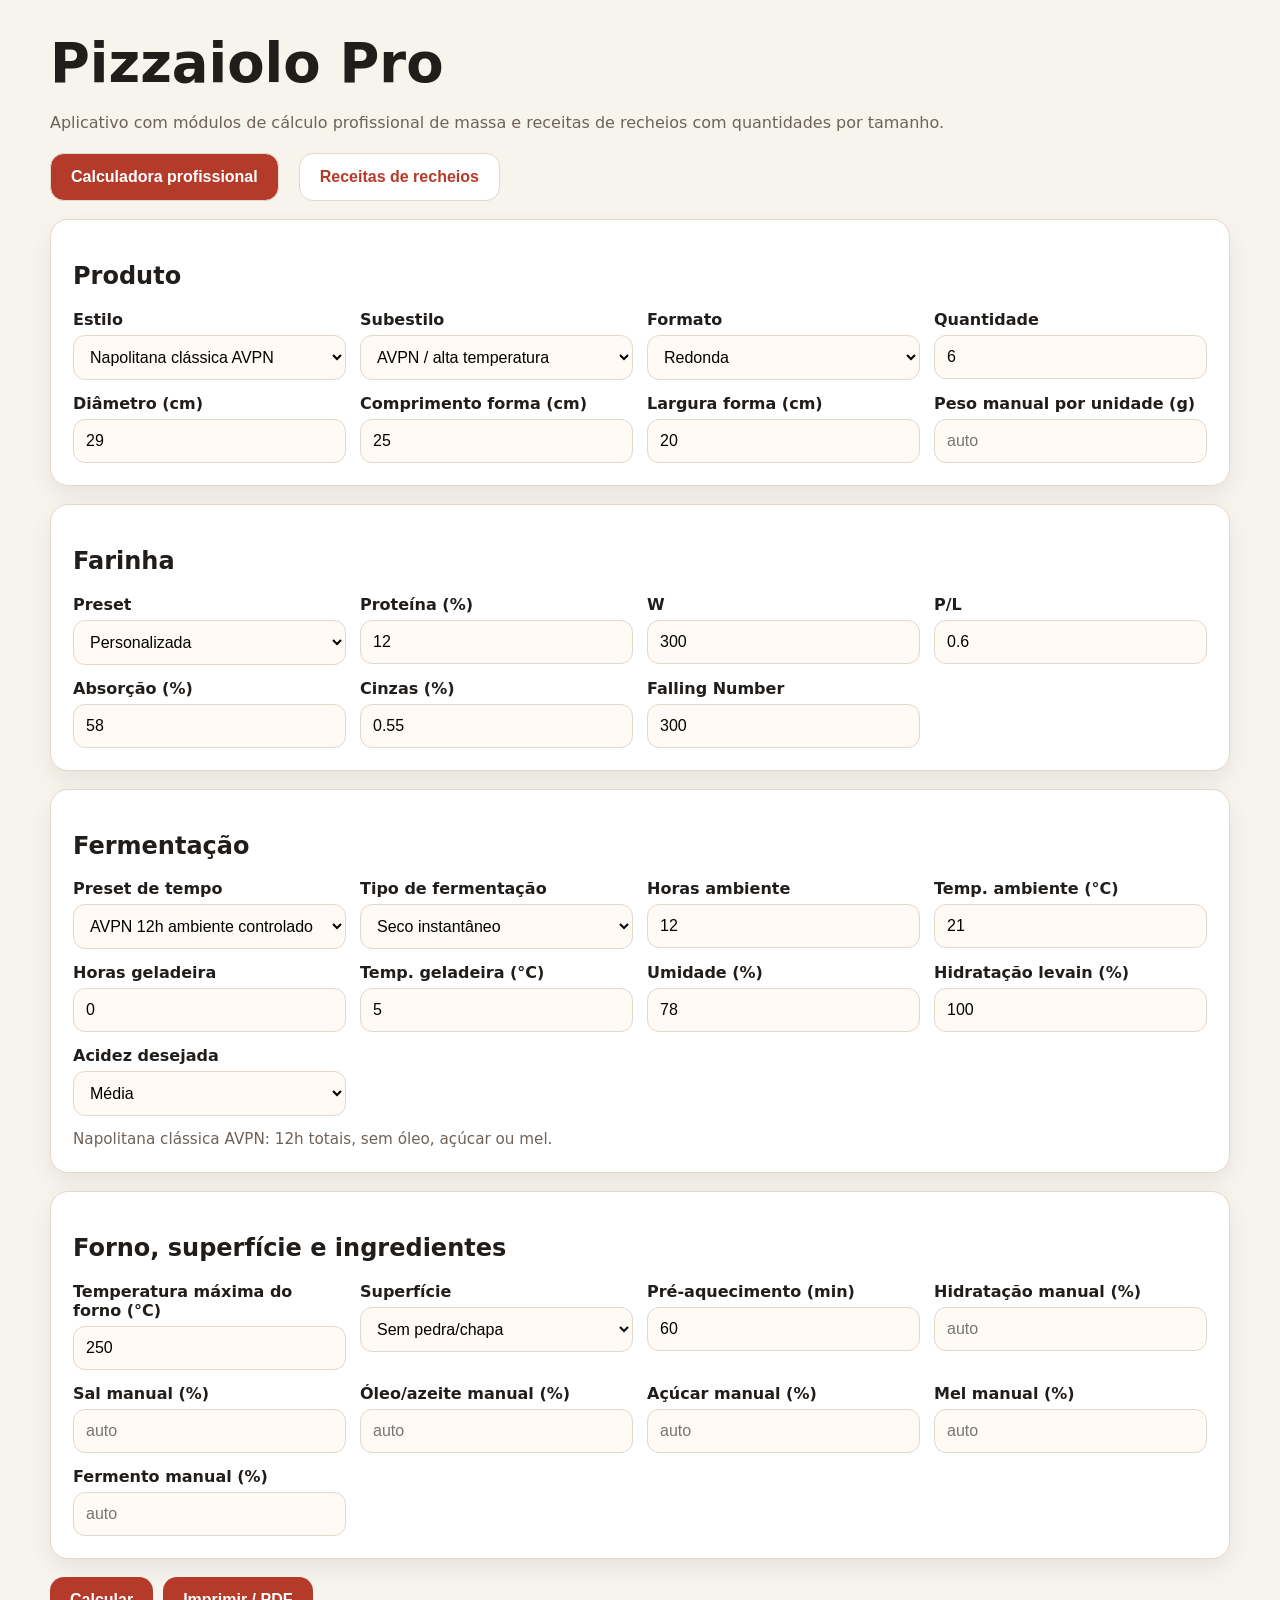
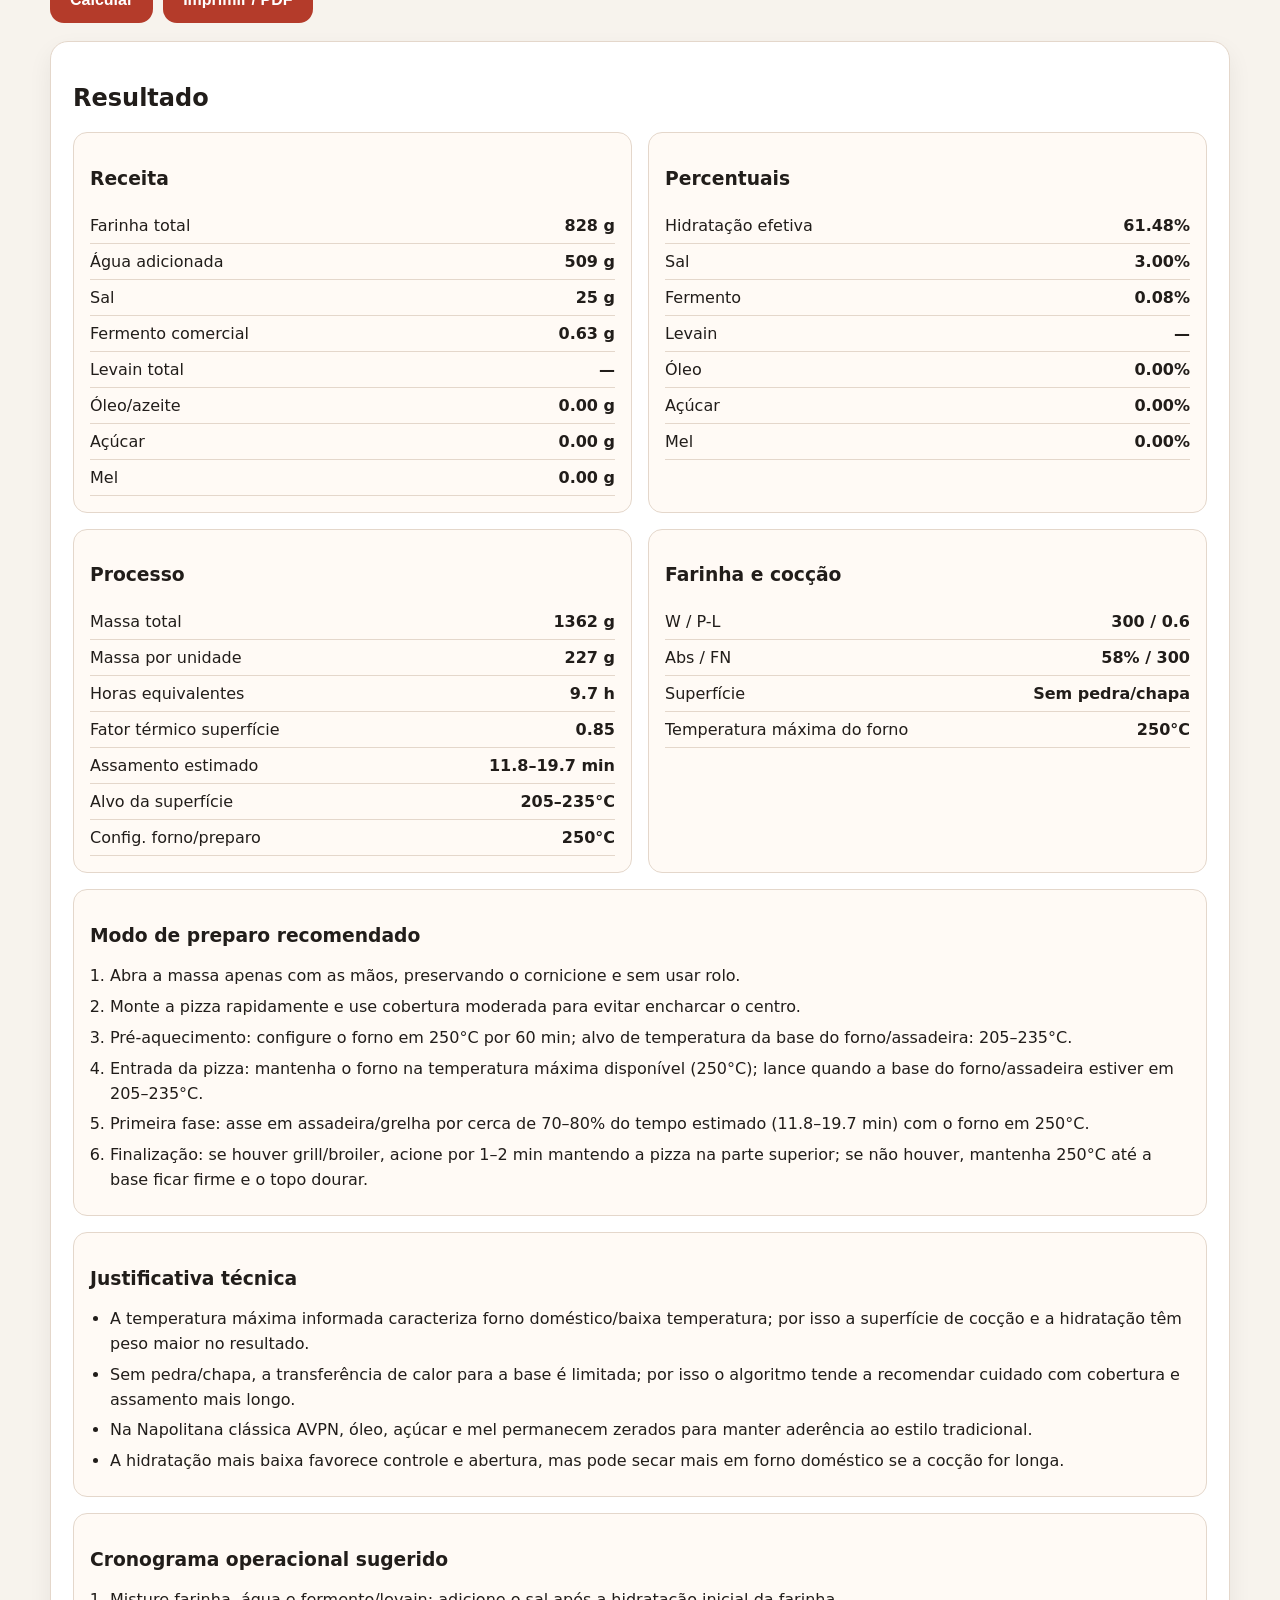
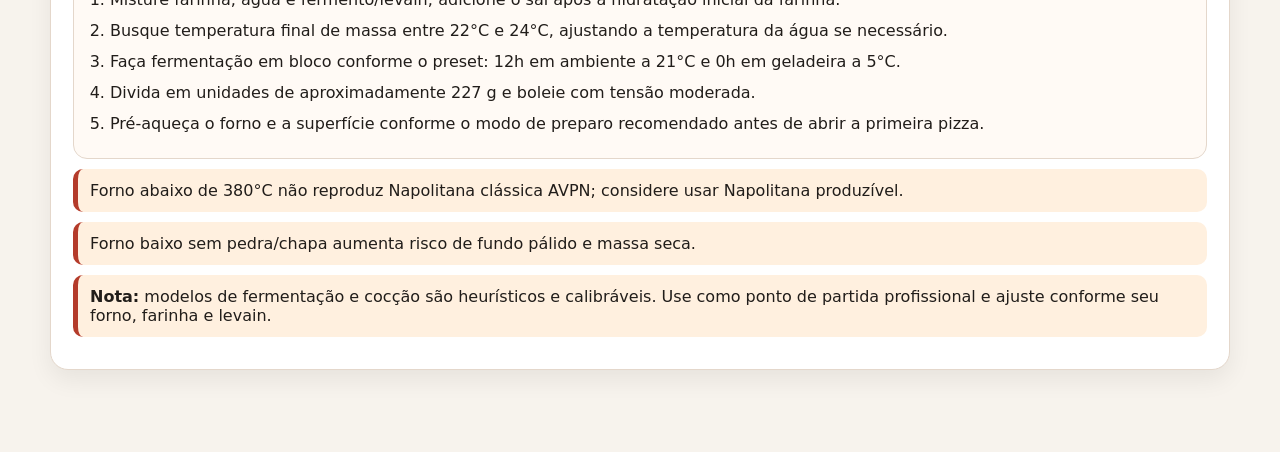
==== commit 54710c48: "Add files via upload" ====
--- a/index.html
+++ b/index.html
@@ -1,74 +1 @@
-<!DOCTYPE html>
-<html lang="pt-BR">
-  <head>
-    <meta charset="UTF-8" />
-    <meta name="viewport" content="width=device-width, initial-scale=1.0" />
-    <title>Pizzaiolo Pro – Plataforma</title>
-    <style>
-      body {
-        font-family: Arial, sans-serif;
-        background-color: #f9f9f9;
-        margin: 0;
-        padding: 0;
-        display: flex;
-        flex-direction: column;
-        min-height: 100vh;
-      }
-      header {
-        background-color: #c62828;
-        color: white;
-        padding: 1rem;
-        text-align: center;
-      }
-      main {
-        flex-grow: 1;
-        display: flex;
-        flex-direction: column;
-        align-items: center;
-        justify-content: center;
-        padding: 2rem;
-      }
-      .menu {
-        display: grid;
-        grid-template-columns: repeat(auto-fill, minmax(200px, 1fr));
-        gap: 1rem;
-        max-width: 800px;
-        width: 100%;
-      }
-      .menu a {
-        display: block;
-        padding: 1rem;
-        background-color: #fff;
-        border-radius: 4px;
-        box-shadow: 0 2px 4px rgba(0, 0, 0, 0.1);
-        text-decoration: none;
-        color: #c62828;
-        font-weight: bold;
-        text-align: center;
-      }
-      footer {
-        background-color: #eceff1;
-        padding: 1rem;
-        text-align: center;
-        font-size: 0.9rem;
-      }
-    </style>
-  </head>
-  <body>
-    <header>
-      <h1>Pizzaiolo Pro</h1>
-      <p>Plataforma de aprendizado para pizzaiolos</p>
-    </header>
-    <main>
-      <div class="menu">
-        <a href="calculadora.html">Calculadora profissional</a>
-        <a href="recheios.html">Receitas de recheios</a>
-        <a href="guia_preparo.html">Guia de preparo</a>
-        <a href="curso.html">Guia de curso</a>
-      </div>
-    </main>
-    <footer>
-      Desenvolvido por Pizzaiolo Pro
-    </footer>
-  </body>
-</html>+<!doctype html><html lang="pt-BR"><head><meta charset="utf-8"><meta name="viewport" content="width=device-width,initial-scale=1"><title>Pizzaiolo Pro</title><link rel="stylesheet" href="./styles.css"></head><body><main class="container"><header><h1>Pizzaiolo Pro</h1><p>Aplicativo com módulos de cálculo profissional de massa e receitas de recheios com quantidades por tamanho.</p><nav class="menu"><button class="tab active" data-module="calcModule">Calculadora profissional</button><button class="tab" data-module="toppingsModule">Receitas de recheios</button></nav></header><section id="calcModule" class="module active"><section class="card"><h2>Produto</h2><div class="grid"><label>Estilo<select id="style"></select></label><label>Subestilo<select id="substyle"></select></label><label>Formato<select id="shape"><option value="round">Redonda</option><option value="pan">Forma/assadeira</option></select></label><label>Quantidade<input id="qty" type="number" value="6" min="1"></label><label>Diâmetro (cm)<input id="diameter" type="number" value="29" step="0.5"></label><label>Comprimento forma (cm)<input id="length" type="number" value="25" step="0.5"></label><label>Largura forma (cm)<input id="width" type="number" value="20" step="0.5"></label><label>Peso manual por unidade (g)<input id="massOverride" type="number" placeholder="auto" step="1"></label></div></section><section class="card"><h2>Farinha</h2><div class="grid"><label>Preset<select id="flourPreset"></select></label><label>Proteína (%)<input id="protein" type="number" value="12" step="0.1"></label><label>W<input id="w" type="number" value="300" step="5"></label><label>P/L<input id="pl" type="number" value="0.6" step="0.05"></label><label>Absorção (%)<input id="abs" type="number" value="58" step="0.5"></label><label>Cinzas (%)<input id="ash" type="number" value="0.55" step="0.01"></label><label>Falling Number<input id="fn" type="number" value="300" step="5"></label></div></section><section class="card"><h2>Fermentação</h2><div class="grid"><label>Preset de tempo<select id="fermPreset"></select></label><label>Tipo de fermentação<select id="yeastType"><option value="instant">Seco instantâneo</option><option value="activeDry">Seco ativo</option><option value="fresh">Fresco</option><option value="levain">Fermento natural / levain</option></select></label><label>Horas ambiente<input id="roomHours" type="number" value="5" step="0.5"></label><label>Temp. ambiente (°C)<input id="roomTemp" type="number" value="24" step="0.5"></label><label>Horas geladeira<input id="coldHours" type="number" value="19" step="0.5"></label><label>Temp. geladeira (°C)<input id="coldTemp" type="number" value="5" step="0.5"></label><label>Umidade (%)<input id="humidity" type="number" value="78" step="1"></label><label>Hidratação levain (%)<input id="levainHyd" type="number" value="100" step="5"></label><label>Acidez desejada<select id="acid"><option value="low">Baixa</option><option value="medium" selected>Média</option><option value="high">Alta</option></select></label></div><p class="hint" id="fermHint">Escolha um preset para preencher as horas conforme a tabela metodológica do estilo, ou ajuste manualmente.</p></section><section class="card"><h2>Forno, superfície e ingredientes</h2><div class="grid"><label>Temperatura máxima do forno (°C)<input id="oven" type="number" value="250" step="5"></label><label>Superfície<select id="surface"><option value="none">Sem pedra/chapa</option><option value="tray">Assadeira comum</option><option value="stone">Pedra refratária</option><option value="steel">Chapa de aço</option><option value="detroitPan">Forma Detroit/pan</option></select></label><label>Pré-aquecimento (min)<input id="preheat" type="number" value="60" step="5"></label><label>Hidratação manual (%)<input id="hydOverride" type="number" placeholder="auto" step="0.5"></label><label>Sal manual (%)<input id="saltOverride" type="number" placeholder="auto" step="0.1"></label><label>Óleo/azeite manual (%)<input id="oilOverride" type="number" placeholder="auto" step="0.1"></label><label>Açúcar manual (%)<input id="sugarOverride" type="number" placeholder="auto" step="0.1"></label><label>Mel manual (%)<input id="honeyOverride" type="number" placeholder="auto" step="0.1"></label><label>Fermento manual (%)<input id="yeastOverride" type="number" placeholder="auto" step="0.001"></label></div></section><section class="actions"><button id="calc">Calcular</button><button onclick="window.print()">Imprimir / PDF</button></section><section class="card"><h2>Resultado</h2><div id="result"></div></section></section><section id="toppingsModule" class="module"><section class="card"><h2>Receitas de recheios</h2><p>Escolha o estilo, o sabor e o tamanho da pizza para receber a quantidade recomendada dos ingredientes e o guia técnico do recheio.</p><div class="grid"><label>Estilo da pizza<select id="topStyle"></select></label><label>Sabor<select id="topFlavor"></select></label><label>Formato<select id="topShape"><option value="round">Redonda</option><option value="rect">Retangular / forma</option></select></label><label>Quantidade<input id="topQty" type="number" value="1" min="1" step="1"></label><label>Diâmetro (cm)<input id="topDiameter" type="number" value="29" step="0.5"></label><label>Comprimento (cm)<input id="topLength" type="number" value="25" step="0.5"></label><label>Largura (cm)<input id="topWidth" type="number" value="20" step="0.5"></label></div></section><section class="actions"><button id="calcTopping">Calcular recheio</button><button onclick="window.print()">Imprimir / PDF</button></section><section class="card"><h2>Resultado do recheio</h2><div id="toppingResult"></div></section></section></main><script type="module" src="./src/main.js"></script></body></html>
--- a/styles.css
+++ b/styles.css
@@ -0,0 +1,7 @@
+:root{--bg:#f7f3ed;--card:#fff;--text:#211d1a;--muted:#6e6259;--accent:#b43b2a;--border:#e4d7cb}*{box-sizing:border-box}body{margin:0;font-family:system-ui,-apple-system,Segoe UI,sans-serif;background:var(--bg);color:var(--text)}.container{width:min(1180px,94vw);margin:auto;padding:32px 0 64px}h1{font-size:clamp(2rem,5vw,3.4rem);margin:0 0 8px}p{color:var(--muted);line-height:1.5}.card{background:var(--card);border:1px solid var(--border);border-radius:18px;padding:22px;margin:18px 0;box-shadow:0 10px 24px #0001}.grid{display:grid;grid-template-columns:repeat(4,minmax(170px,1fr));gap:14px}label{display:flex;flex-direction:column;font-weight:700;gap:6px}input,select{padding:12px;border:1px solid var(--border);border-radius:12px;background:#fffaf5;font-size:1rem}button{border:0;border-radius:14px;padding:14px 20px;background:var(--accent);color:white;font-weight:800;font-size:1rem;margin-right:10px;cursor:pointer}.result-grid{display:grid;grid-template-columns:repeat(2,minmax(260px,1fr));gap:16px}.box{background:#fffaf5;border:1px solid var(--border);border-radius:14px;padding:16px}table{width:100%;border-collapse:collapse}td{padding:8px 0;border-bottom:1px solid var(--border)}td:last-child{text-align:right;font-weight:800}.warn{background:#fff0df;border-left:5px solid var(--accent);padding:12px;border-radius:10px;margin:10px 0}.ok{background:#edf8ed;border-left:5px solid #448b44;padding:12px;border-radius:10px;margin:10px 0}@media(max-width:900px){.grid,.result-grid{grid-template-columns:1fr}}
+.hint{margin:12px 0 0;color:#6f6258;font-size:.95rem;line-height:1.45}
+.box.wide{grid-column:1 / -1;margin-top:16px}
+.box ol,.box ul{margin:0;padding-left:1.25rem;line-height:1.55}
+.box li{margin:6px 0}
+@media(max-width:900px){.box.wide{grid-column:auto}}
+.menu{display:flex;gap:10px;flex-wrap:wrap;margin-top:18px}.tab{background:#fff;color:var(--accent);border:1px solid var(--border)}.tab.active{background:var(--accent);color:#fff}.module{display:none}.module.active{display:block}.box p{margin:0;color:var(--muted);line-height:1.6}.actions{margin:18px 0}
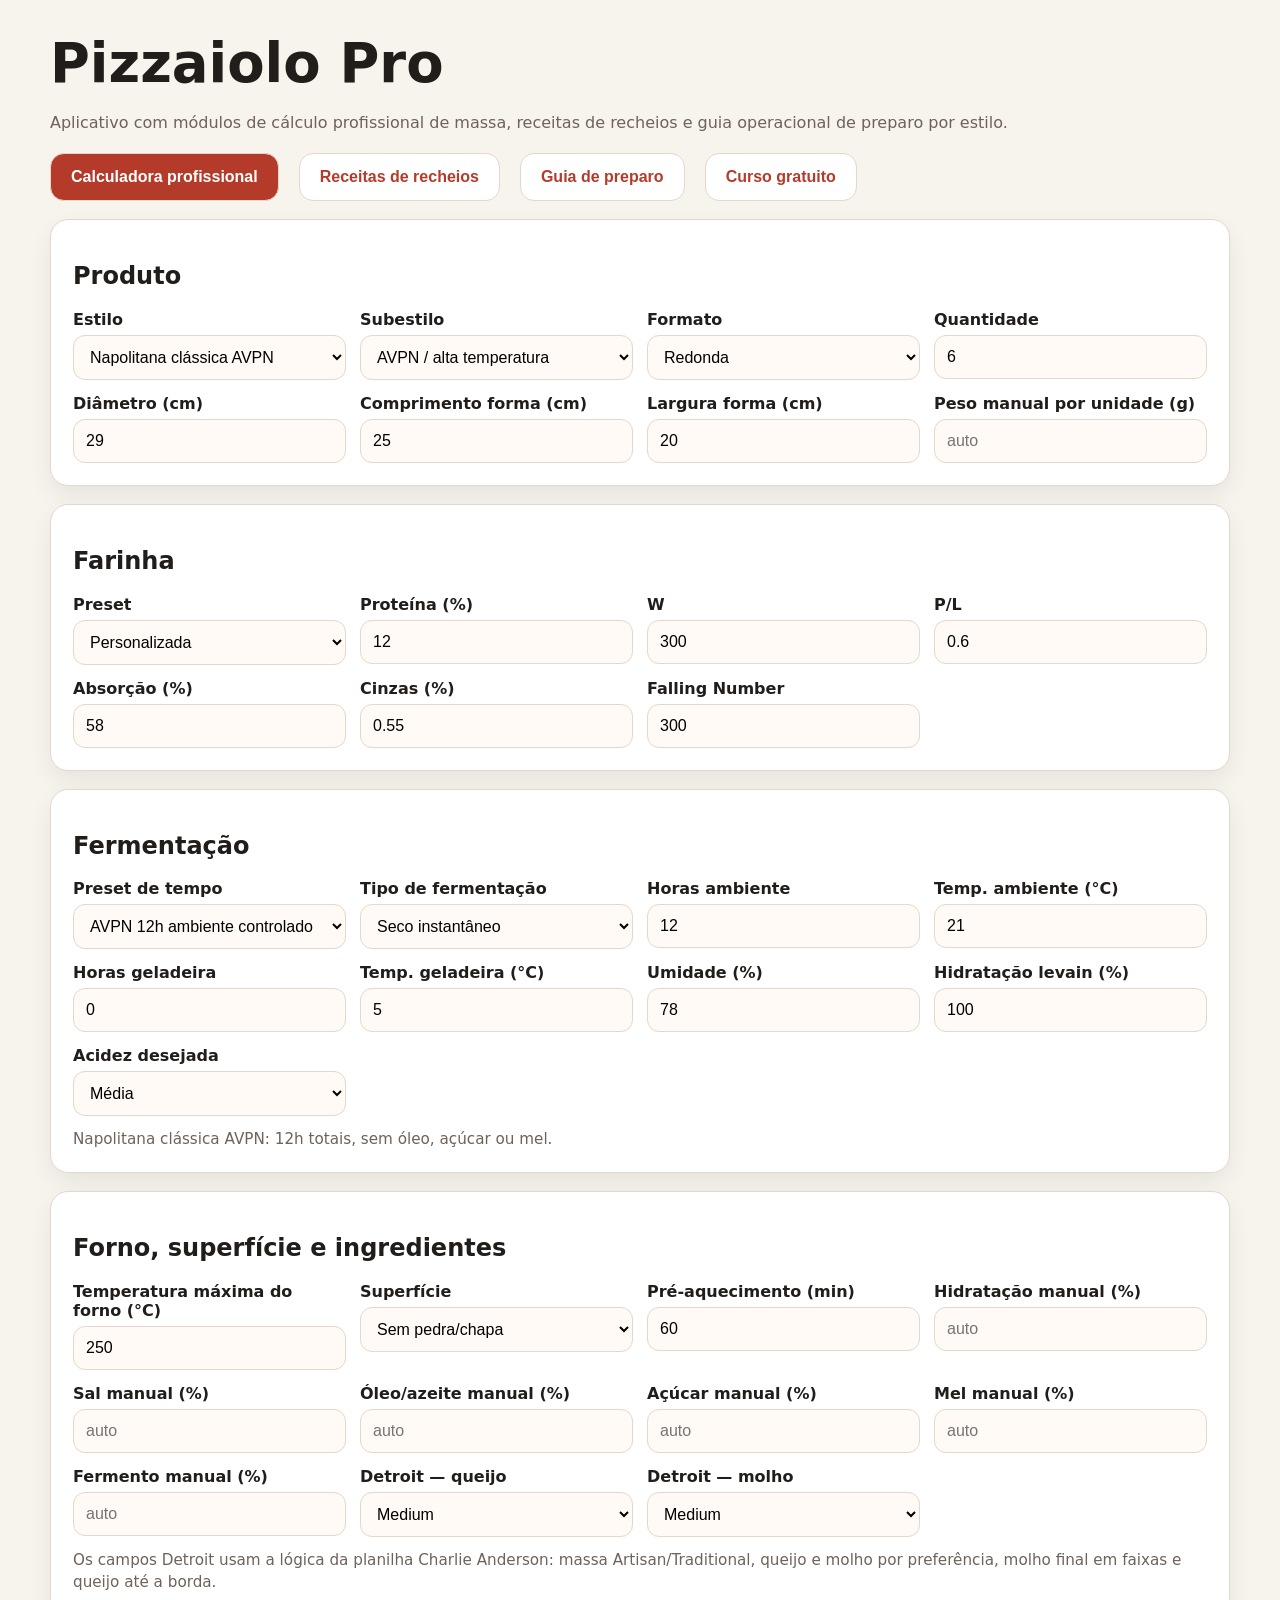
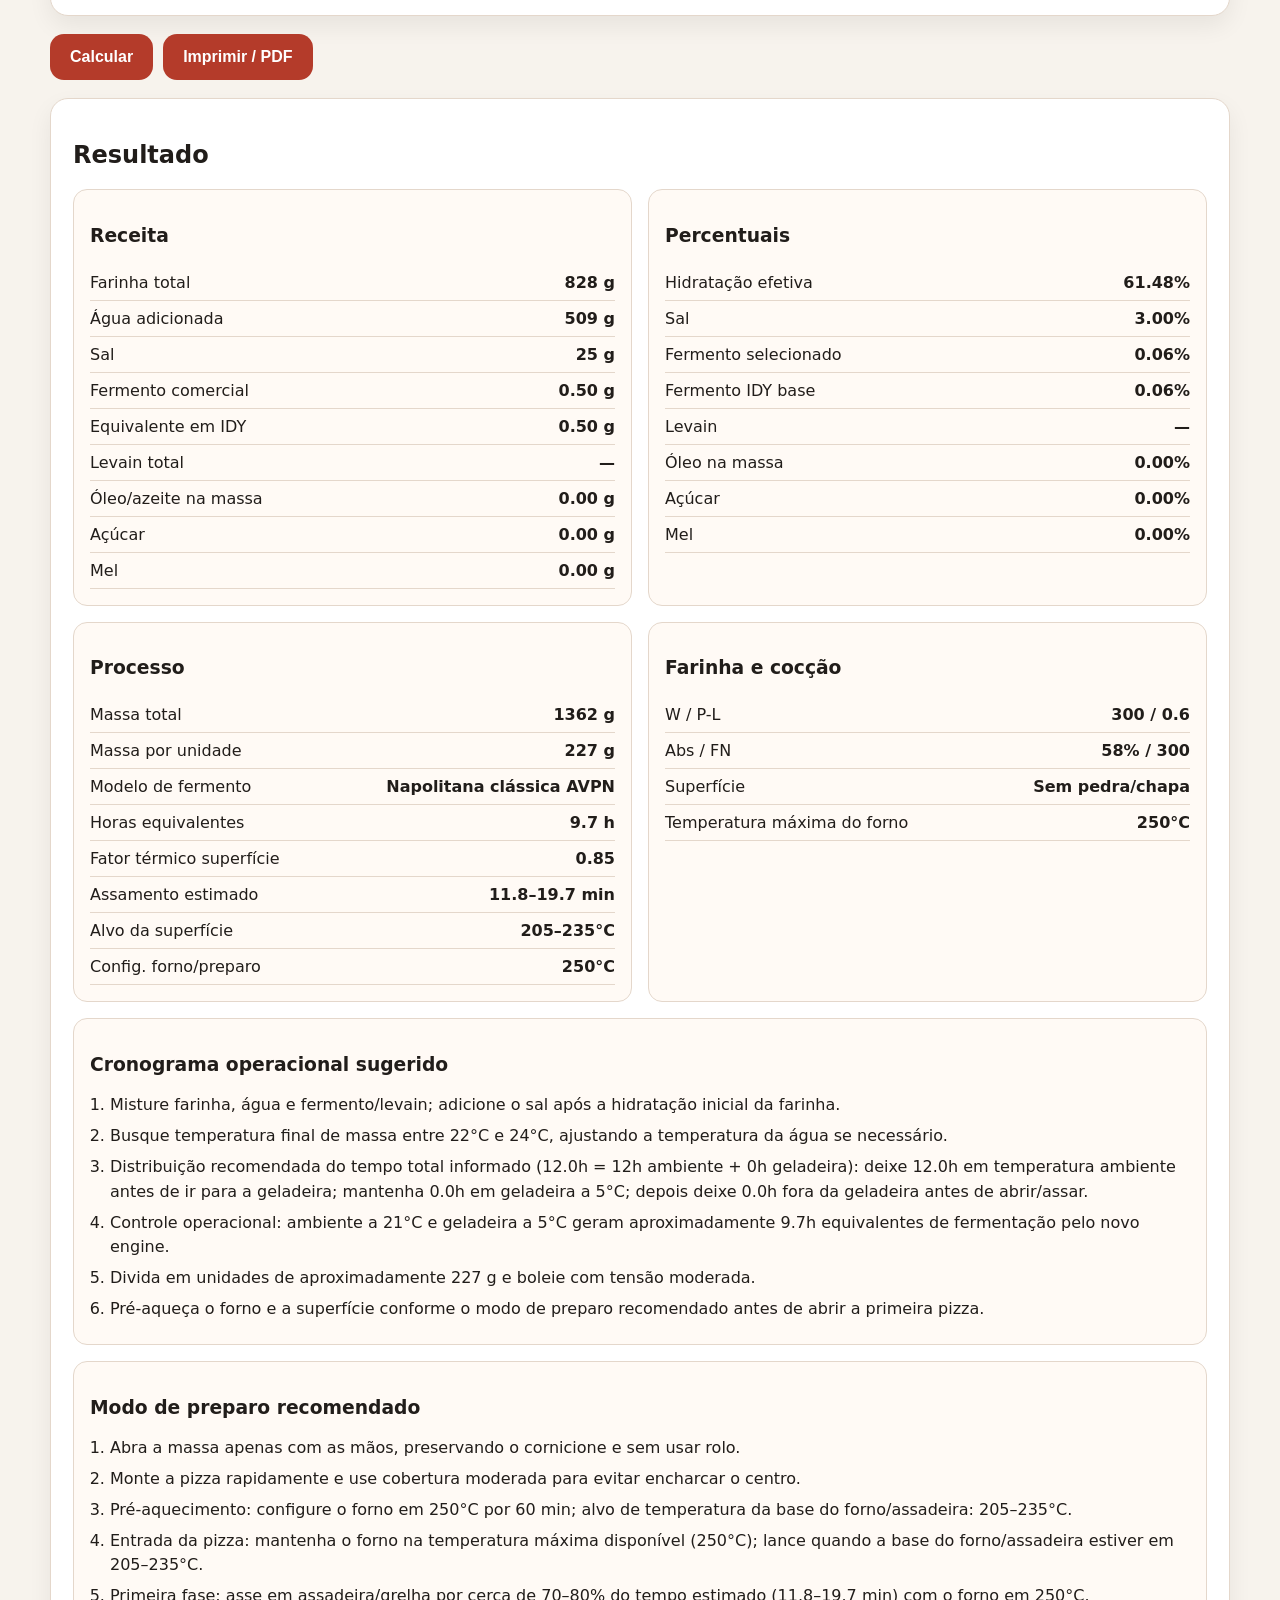
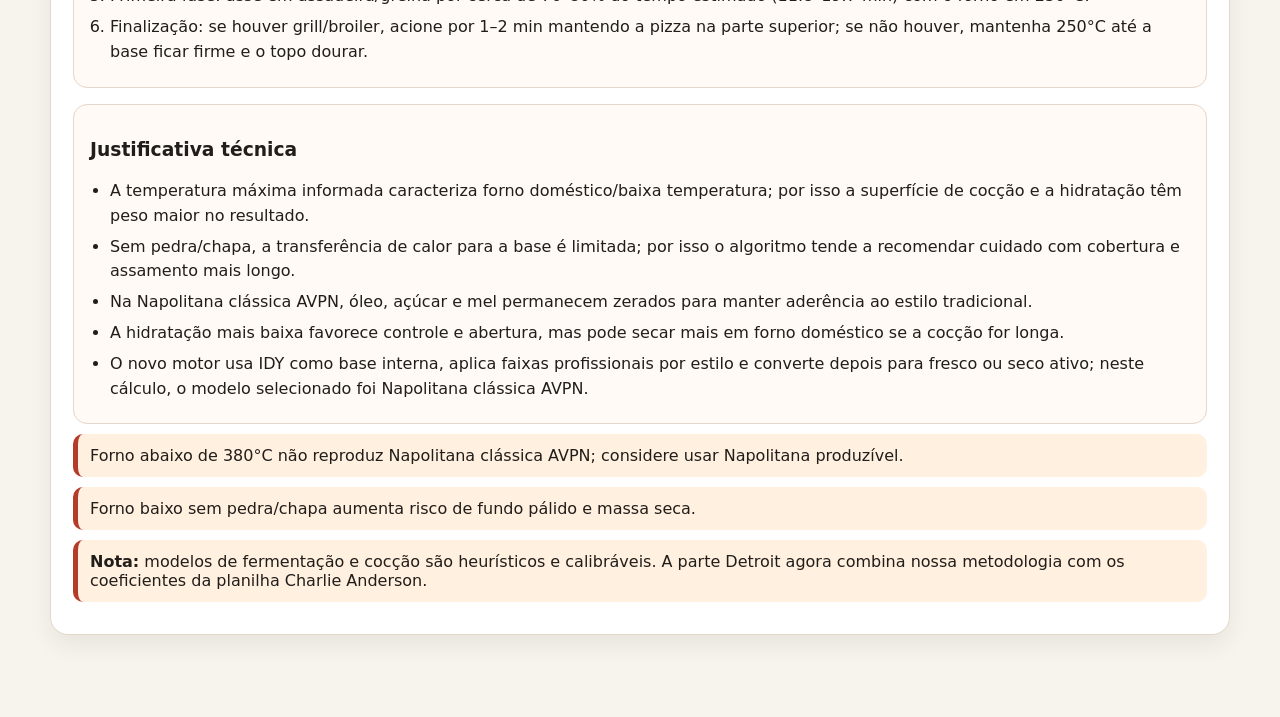
==== commit 15c6ace9: "Add files via upload" ====
--- a/index.html
+++ b/index.html
@@ -1 +1 @@
-<!doctype html><html lang="pt-BR"><head><meta charset="utf-8"><meta name="viewport" content="width=device-width,initial-scale=1"><title>Pizzaiolo Pro</title><link rel="stylesheet" href="./styles.css"></head><body><main class="container"><header><h1>Pizzaiolo Pro</h1><p>Aplicativo com módulos de cálculo profissional de massa e receitas de recheios com quantidades por tamanho.</p><nav class="menu"><button class="tab active" data-module="calcModule">Calculadora profissional</button><button class="tab" data-module="toppingsModule">Receitas de recheios</button></nav></header><section id="calcModule" class="module active"><section class="card"><h2>Produto</h2><div class="grid"><label>Estilo<select id="style"></select></label><label>Subestilo<select id="substyle"></select></label><label>Formato<select id="shape"><option value="round">Redonda</option><option value="pan">Forma/assadeira</option></select></label><label>Quantidade<input id="qty" type="number" value="6" min="1"></label><label>Diâmetro (cm)<input id="diameter" type="number" value="29" step="0.5"></label><label>Comprimento forma (cm)<input id="length" type="number" value="25" step="0.5"></label><label>Largura forma (cm)<input id="width" type="number" value="20" step="0.5"></label><label>Peso manual por unidade (g)<input id="massOverride" type="number" placeholder="auto" step="1"></label></div></section><section class="card"><h2>Farinha</h2><div class="grid"><label>Preset<select id="flourPreset"></select></label><label>Proteína (%)<input id="protein" type="number" value="12" step="0.1"></label><label>W<input id="w" type="number" value="300" step="5"></label><label>P/L<input id="pl" type="number" value="0.6" step="0.05"></label><label>Absorção (%)<input id="abs" type="number" value="58" step="0.5"></label><label>Cinzas (%)<input id="ash" type="number" value="0.55" step="0.01"></label><label>Falling Number<input id="fn" type="number" value="300" step="5"></label></div></section><section class="card"><h2>Fermentação</h2><div class="grid"><label>Preset de tempo<select id="fermPreset"></select></label><label>Tipo de fermentação<select id="yeastType"><option value="instant">Seco instantâneo</option><option value="activeDry">Seco ativo</option><option value="fresh">Fresco</option><option value="levain">Fermento natural / levain</option></select></label><label>Horas ambiente<input id="roomHours" type="number" value="5" step="0.5"></label><label>Temp. ambiente (°C)<input id="roomTemp" type="number" value="24" step="0.5"></label><label>Horas geladeira<input id="coldHours" type="number" value="19" step="0.5"></label><label>Temp. geladeira (°C)<input id="coldTemp" type="number" value="5" step="0.5"></label><label>Umidade (%)<input id="humidity" type="number" value="78" step="1"></label><label>Hidratação levain (%)<input id="levainHyd" type="number" value="100" step="5"></label><label>Acidez desejada<select id="acid"><option value="low">Baixa</option><option value="medium" selected>Média</option><option value="high">Alta</option></select></label></div><p class="hint" id="fermHint">Escolha um preset para preencher as horas conforme a tabela metodológica do estilo, ou ajuste manualmente.</p></section><section class="card"><h2>Forno, superfície e ingredientes</h2><div class="grid"><label>Temperatura máxima do forno (°C)<input id="oven" type="number" value="250" step="5"></label><label>Superfície<select id="surface"><option value="none">Sem pedra/chapa</option><option value="tray">Assadeira comum</option><option value="stone">Pedra refratária</option><option value="steel">Chapa de aço</option><option value="detroitPan">Forma Detroit/pan</option></select></label><label>Pré-aquecimento (min)<input id="preheat" type="number" value="60" step="5"></label><label>Hidratação manual (%)<input id="hydOverride" type="number" placeholder="auto" step="0.5"></label><label>Sal manual (%)<input id="saltOverride" type="number" placeholder="auto" step="0.1"></label><label>Óleo/azeite manual (%)<input id="oilOverride" type="number" placeholder="auto" step="0.1"></label><label>Açúcar manual (%)<input id="sugarOverride" type="number" placeholder="auto" step="0.1"></label><label>Mel manual (%)<input id="honeyOverride" type="number" placeholder="auto" step="0.1"></label><label>Fermento manual (%)<input id="yeastOverride" type="number" placeholder="auto" step="0.001"></label></div></section><section class="actions"><button id="calc">Calcular</button><button onclick="window.print()">Imprimir / PDF</button></section><section class="card"><h2>Resultado</h2><div id="result"></div></section></section><section id="toppingsModule" class="module"><section class="card"><h2>Receitas de recheios</h2><p>Escolha o estilo, o sabor e o tamanho da pizza para receber a quantidade recomendada dos ingredientes e o guia técnico do recheio.</p><div class="grid"><label>Estilo da pizza<select id="topStyle"></select></label><label>Sabor<select id="topFlavor"></select></label><label>Formato<select id="topShape"><option value="round">Redonda</option><option value="rect">Retangular / forma</option></select></label><label>Quantidade<input id="topQty" type="number" value="1" min="1" step="1"></label><label>Diâmetro (cm)<input id="topDiameter" type="number" value="29" step="0.5"></label><label>Comprimento (cm)<input id="topLength" type="number" value="25" step="0.5"></label><label>Largura (cm)<input id="topWidth" type="number" value="20" step="0.5"></label></div></section><section class="actions"><button id="calcTopping">Calcular recheio</button><button onclick="window.print()">Imprimir / PDF</button></section><section class="card"><h2>Resultado do recheio</h2><div id="toppingResult"></div></section></section></main><script type="module" src="./src/main.js"></script></body></html>
+<!doctype html><html lang="pt-BR"><head><meta charset="utf-8"><meta name="viewport" content="width=device-width,initial-scale=1"><title>Pizzaiolo Pro</title><link rel="stylesheet" href="./styles.css"></head><body><main class="container"><header><h1>Pizzaiolo Pro</h1><p>Aplicativo com módulos de cálculo profissional de massa, receitas de recheios e guia operacional de preparo por estilo.</p><nav class="menu"><button class="tab active" data-module="calcModule">Calculadora profissional</button><button class="tab" data-module="toppingsModule">Receitas de recheios</button><button class="tab" data-module="guideModule">Guia de preparo</button><button class="tab" data-module="courseModule">Curso gratuito</button></nav></header><section id="calcModule" class="module active"><section class="card"><h2>Produto</h2><div class="grid"><label>Estilo<select id="style"></select></label><label>Subestilo<select id="substyle"></select></label><label>Formato<select id="shape"><option value="round">Redonda</option><option value="pan">Forma/assadeira</option></select></label><label>Quantidade<input id="qty" type="number" value="6" min="1"></label><label>Diâmetro (cm)<input id="diameter" type="number" value="29" step="0.5"></label><label>Comprimento forma (cm)<input id="length" type="number" value="25" step="0.5"></label><label>Largura forma (cm)<input id="width" type="number" value="20" step="0.5"></label><label>Peso manual por unidade (g)<input id="massOverride" type="number" placeholder="auto" step="1"></label></div></section><section class="card"><h2>Farinha</h2><div class="grid"><label>Preset<select id="flourPreset"></select></label><label>Proteína (%)<input id="protein" type="number" value="12" step="0.1"></label><label>W<input id="w" type="number" value="300" step="5"></label><label>P/L<input id="pl" type="number" value="0.6" step="0.05"></label><label>Absorção (%)<input id="abs" type="number" value="58" step="0.5"></label><label>Cinzas (%)<input id="ash" type="number" value="0.55" step="0.01"></label><label>Falling Number<input id="fn" type="number" value="300" step="5"></label></div></section><section class="card"><h2>Fermentação</h2><div class="grid"><label>Preset de tempo<select id="fermPreset"></select></label><label>Tipo de fermentação<select id="yeastType"><option value="instant">Seco instantâneo</option><option value="activeDry">Seco ativo</option><option value="fresh">Fresco</option><option value="levain">Fermento natural / levain</option></select></label><label>Horas ambiente<input id="roomHours" type="number" value="5" step="0.5"></label><label>Temp. ambiente (°C)<input id="roomTemp" type="number" value="24" step="0.5"></label><label>Horas geladeira<input id="coldHours" type="number" value="19" step="0.5"></label><label>Temp. geladeira (°C)<input id="coldTemp" type="number" value="5" step="0.5"></label><label>Umidade (%)<input id="humidity" type="number" value="78" step="1"></label><label>Hidratação levain (%)<input id="levainHyd" type="number" value="100" step="5"></label><label>Acidez desejada<select id="acid"><option value="low">Baixa</option><option value="medium" selected>Média</option><option value="high">Alta</option></select></label></div><p class="hint" id="fermHint">Escolha um preset para preencher as horas conforme a tabela metodológica do estilo, ou ajuste manualmente.</p></section><section class="card"><h2>Forno, superfície e ingredientes</h2><div class="grid"><label>Temperatura máxima do forno (°C)<input id="oven" type="number" value="250" step="5"></label><label>Superfície<select id="surface"><option value="none">Sem pedra/chapa</option><option value="tray">Assadeira comum</option><option value="stone">Pedra refratária</option><option value="steel">Chapa de aço</option><option value="detroitPan">Forma Detroit/pan</option></select></label><label>Pré-aquecimento (min)<input id="preheat" type="number" value="60" step="5"></label><label>Hidratação manual (%)<input id="hydOverride" type="number" placeholder="auto" step="0.5"></label><label>Sal manual (%)<input id="saltOverride" type="number" placeholder="auto" step="0.1"></label><label>Óleo/azeite manual (%)<input id="oilOverride" type="number" placeholder="auto" step="0.1"></label><label>Açúcar manual (%)<input id="sugarOverride" type="number" placeholder="auto" step="0.1"></label><label>Mel manual (%)<input id="honeyOverride" type="number" placeholder="auto" step="0.1"></label><label>Fermento manual (%)<input id="yeastOverride" type="number" placeholder="auto" step="0.001"></label><label>Detroit — queijo<select id="detroitCheese"><option value="low">Low</option><option value="medium" selected>Medium</option><option value="high">High</option><option value="takeItCheesy">Take It Cheesy</option></select></label><label>Detroit — molho<select id="detroitSauce"><option value="low">Low</option><option value="medium" selected>Medium</option><option value="high">High</option><option value="danger">Danger</option></select></label></div><p class="hint">Os campos Detroit usam a lógica da planilha Charlie Anderson: massa Artisan/Traditional, queijo e molho por preferência, molho final em faixas e queijo até a borda.</p></section><section class="actions"><button id="calc">Calcular</button><button onclick="window.print()">Imprimir / PDF</button></section><section class="card"><h2>Resultado</h2><div id="result"></div></section></section><section id="toppingsModule" class="module"><section class="card"><h2>Receitas de recheios</h2><p>Escolha o estilo, o sabor e o tamanho da pizza para receber a quantidade recomendada dos ingredientes e o guia técnico do recheio.</p><div class="grid"><label>Estilo da pizza<select id="topStyle"></select></label><label>Sabor<select id="topFlavor"></select></label><label>Formato<select id="topShape"><option value="round">Redonda</option><option value="rect">Retangular / forma</option></select></label><label>Quantidade<input id="topQty" type="number" value="1" min="1" step="1"></label><label>Diâmetro (cm)<input id="topDiameter" type="number" value="29" step="0.5"></label><label>Comprimento (cm)<input id="topLength" type="number" value="25" step="0.5"></label><label>Largura (cm)<input id="topWidth" type="number" value="20" step="0.5"></label></div></section><section class="actions"><button id="calcTopping">Calcular recheio</button><button onclick="window.print()">Imprimir / PDF</button></section><section class="card"><h2>Resultado do recheio</h2><div id="toppingResult"></div></section></section><section id="guideModule" class="module"><section class="card"><h2>Guia de preparo de massa</h2><p>Escolha o estilo e o subestilo para aprender o processo operacional completo da massa: mistura, sova, dobras, fermentação, boleamento, abertura e ponto ideal antes do forno.</p><div class="grid"><label>Estilo da massa<select id="guideStyle"></select></label><label>Subestilo<select id="guideSubstyle"></select></label></div></section><section class="card"><h2>Passo a passo do estilo</h2><div id="guideResult"></div></section></section><section id="courseModule" class="module"><section class="card"><h2>Curso gratuito — Formação Definitiva de Pizza Artesanal</h2><p>Trilha completa baseada na planilha anexada e organizada em formato de curso. O módulo preserva todo o conteúdo da planilha: currículo, vídeos, links, bibliografia, checklists, receitas base, plano de 32 semanas, dashboard, como usar e experimentos.</p><div class="grid"><label>Visualização<select id="courseView"><option value="course">Curso organizado por fases</option><option value="sheet">Ver planilha completa por aba</option></select></label><label>Aba da planilha<select id="courseSheet"></select></label><label>Buscar no curso/planilha<input id="courseSearch" type="search" placeholder="Ex.: poolish, Detroit, forno 250°C"></label></div></section><section class="card"><h2>Conteúdo do curso</h2><div id="courseResult"></div></section></section></main><script type="module" src="./src/main.js"></script></body></html>
--- a/styles.css
+++ b/styles.css
@@ -5,3 +5,9 @@
 .box li{margin:6px 0}
 @media(max-width:900px){.box.wide{grid-column:auto}}
 .menu{display:flex;gap:10px;flex-wrap:wrap;margin-top:18px}.tab{background:#fff;color:var(--accent);border:1px solid var(--border)}.tab.active{background:var(--accent);color:#fff}.module{display:none}.module.active{display:block}.box p{margin:0;color:var(--muted);line-height:1.6}.actions{margin:18px 0}
+.table-wrap{overflow:auto;max-width:100%;border:1px solid var(--border);border-radius:12px;background:#fff}
+.table-wrap table{min-width:980px;font-size:.92rem}
+.table-wrap th{position:sticky;top:0;background:#fff0df;text-align:left;padding:10px;border-bottom:1px solid var(--border);z-index:1}
+.table-wrap td{vertical-align:top;padding:10px;border-bottom:1px solid var(--border);text-align:left!important;font-weight:400!important}
+details.box summary{cursor:pointer;list-style:none;margin-bottom:12px;color:var(--accent)}
+#courseResult a{color:var(--accent);font-weight:700}
